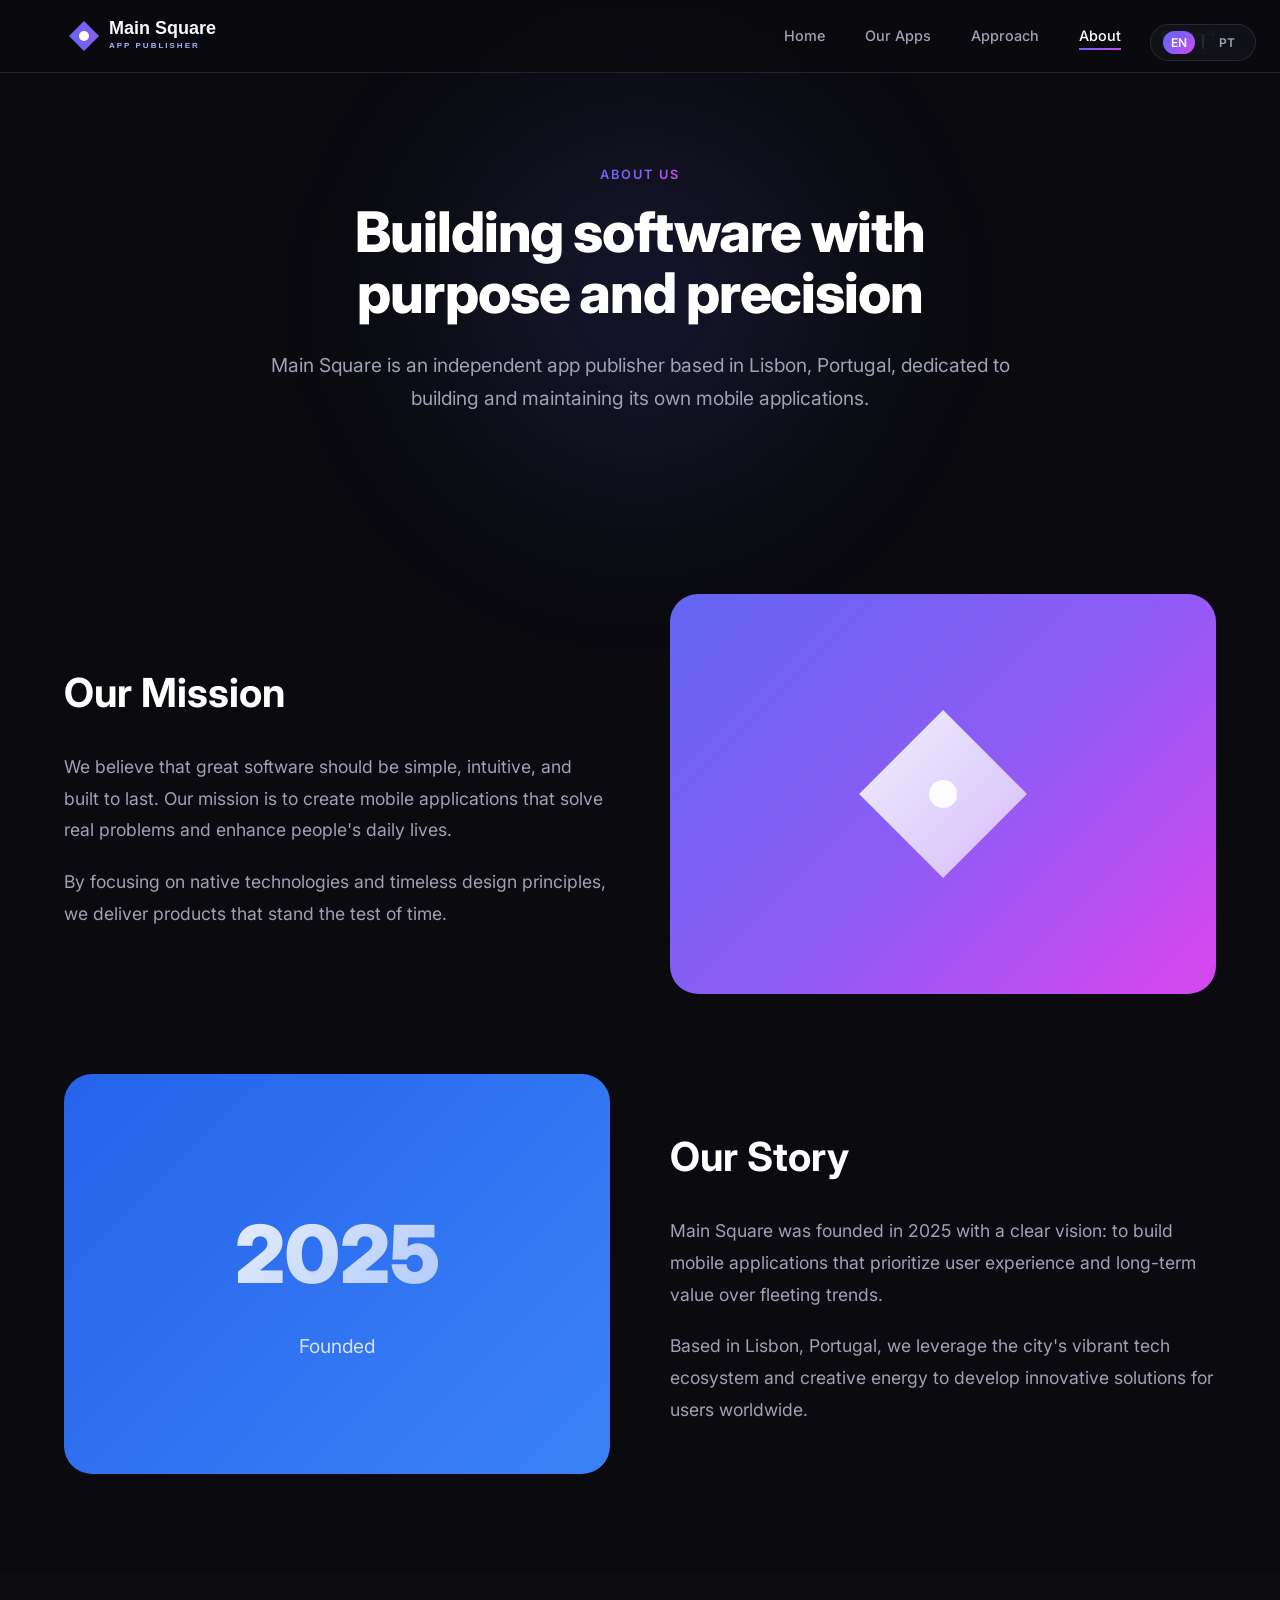
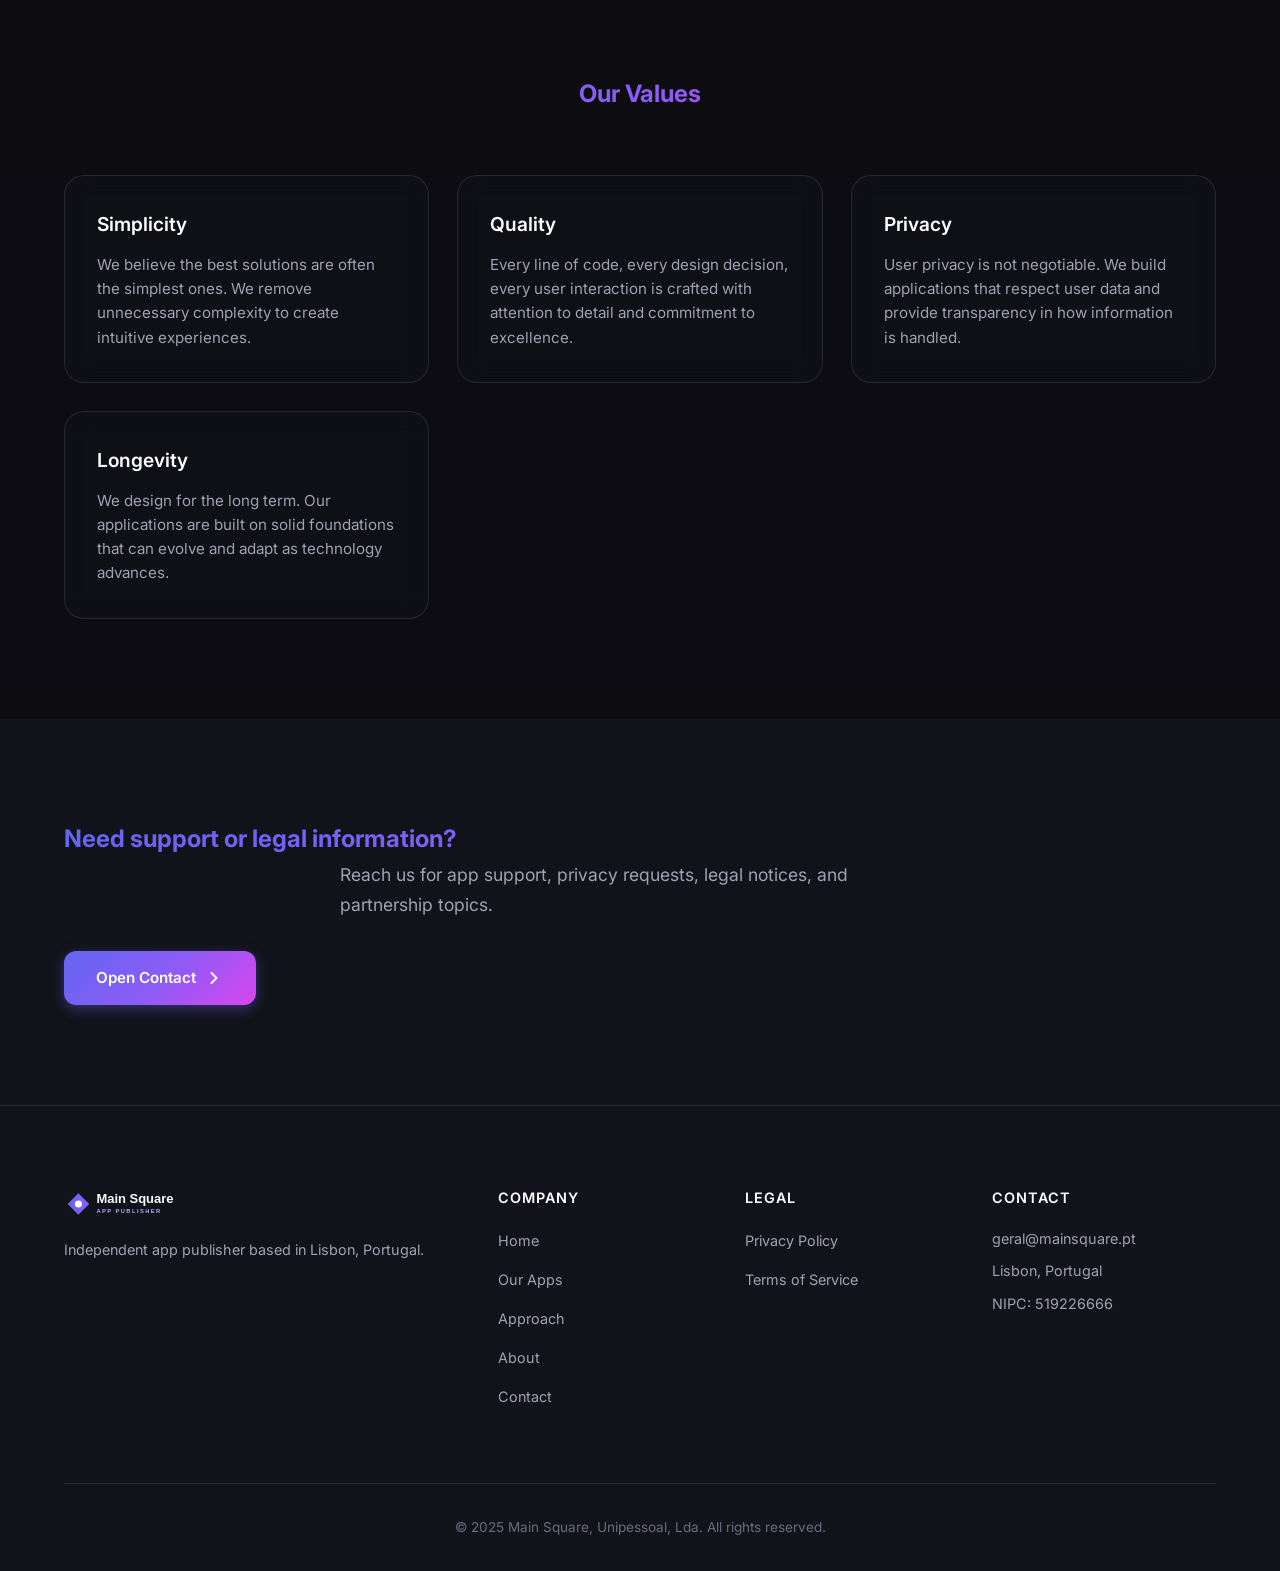
==== about.html @ 8b4cd17b "Refine positioning, brand visibility, MedStock legal docs and app presentation" ====
<!DOCTYPE html>
<html lang="en">
<head>
    <meta charset="UTF-8">
    <meta name="viewport" content="width=device-width, initial-scale=1.0">
    <title>About — Main Square</title>
    <link rel="stylesheet" href="css/style.css">
    <link href="https://fonts.googleapis.com/css2?family=Inter:wght@300;400;500;600;700;800;900&display=swap" rel="stylesheet">
    <link rel="icon" type="image/svg+xml" href="assets/favicon.svg">
</head>
<body>
    <div id="lang-toggle" class="lang-toggle">
        <button id="btn-en" class="lang-btn active" onclick="setLang('en')">EN</button>
        <span class="lang-sep">|</span>
        <button id="btn-pt" class="lang-btn" onclick="setLang('pt')">PT</button>
    </div>

    <nav id="navbar" class="navbar">
        <div class="nav-container">
            <a href="index.html" class="nav-logo">
                <img src="assets/logo.svg" alt="Main Square" class="logo-img">
            </a>
            <button class="nav-menu-btn" id="navMenuBtn">
                <span></span><span></span><span></span>
            </button>
            <ul class="nav-links" id="navLinks">
                <li><a href="index.html" data-en="Home" data-pt="Início">Home</a></li>
                <li><a href="apps.html" data-en="Our Apps" data-pt="Aplicações">Our Apps</a></li>
                <li><a href="services.html" data-en="Approach" data-pt="Abordagem">Approach</a></li>
                <li><a href="about.html" class="active" data-en="About" data-pt="Sobre">About</a></li>
                <li><a href="contact.html" data-en="Contact" data-pt="Contacto">Contact</a></li>
            </ul>
        </div>
    </nav>

    <section class="page-header">
        <div class="container">
            <div class="header-content">
                <div class="section-tag" data-en="About Us" data-pt="Sobre Nós">About Us</div>
                <h1 data-en="Building software with<br>purpose and precision" data-pt="Construir software com<br>propósito e precisão">Building software with<br>purpose and precision</h1>
                <p data-en="Main Square is an independent app publisher based in Lisbon, Portugal, dedicated to building and maintaining its own mobile applications." data-pt="A Main Square é uma publicadora independente de aplicações sediada em Lisboa, Portugal, dedicada a criar e manter as suas próprias aplicações móveis.">Main Square is an independent app publisher based in Lisbon, Portugal, dedicated to building and maintaining its own mobile applications.</p>
            </div>
        </div>
    </section>

    <section class="section">
        <div class="container">
            <div style="display: grid; grid-template-columns: 1fr 1fr; gap: 60px; align-items: center; margin-bottom: 80px;">
                <div>
                    <h2 style="font-size: 2.5rem; margin-bottom: 24px;" data-en="Our Mission" data-pt="A Nossa Missão">Our Mission</h2>
                    <p style="font-size: 1.1rem; line-height: 1.8; color: var(--color-text-secondary); margin-bottom: 20px;" data-en="We believe that great software should be simple, intuitive, and built to last. Our mission is to create mobile applications that solve real problems and enhance people's daily lives." data-pt="Acreditamos que um bom software deve ser simples, intuitivo e construído para durar. A nossa missão é criar aplicações móveis que resolvem problemas reais e melhoram o dia a dia das pessoas.">We believe that great software should be simple, intuitive, and built to last. Our mission is to create mobile applications that solve real problems and enhance people's daily lives.</p>
                    <p style="font-size: 1.1rem; line-height: 1.8; color: var(--color-text-secondary);" data-en="By focusing on native technologies and timeless design principles, we deliver products that stand the test of time." data-pt="Ao focar em tecnologias nativas e princípios de design atemporais, entregamos produtos que resistem ao teste do tempo.">By focusing on native technologies and timeless design principles, we deliver products that stand the test of time.</p>
                </div>
                <div style="height: 400px; background: var(--gradient-primary); border-radius: var(--radius-xl); display: flex; align-items: center; justify-content: center; position: relative; overflow: hidden;">
                    <svg viewBox="0 0 400 400" style="width: 70%; height: 70%;">
                        <defs>
                            <linearGradient id="logoGrad" x1="0%" y1="0%" x2="100%" y2="100%">
                                <stop offset="0%" style="stop-color:rgba(255,255,255,0.9)"/>
                                <stop offset="100%" style="stop-color:rgba(255,255,255,0.6)"/>
                            </linearGradient>
                        </defs>
                        <path d="M200 80 L320 200 L200 320 L80 200 Z" fill="url(#logoGrad)"/>
                        <circle cx="200" cy="200" r="20" fill="rgba(255,255,255,0.9)"/>
                    </svg>
                </div>
            </div>

            <div style="display: grid; grid-template-columns: 1fr 1fr; gap: 60px; align-items: center;">
                <div style="height: 400px; background: var(--gradient-blue); border-radius: var(--radius-xl); display: flex; align-items: center; justify-content: center;">
                    <div style="text-align: center;">
                        <div style="font-size: 5rem; font-weight: 900; background: linear-gradient(135deg, rgba(255,255,255,0.9), rgba(255,255,255,0.6)); -webkit-background-clip: text; -webkit-text-fill-color: transparent; background-clip: text;">2025</div>
                        <p style="color: rgba(255,255,255,0.8); font-size: 1.2rem; margin-top: 8px;" data-en="Founded" data-pt="Fundada">Founded</p>
                    </div>
                </div>
                <div>
                    <h2 style="font-size: 2.5rem; margin-bottom: 24px;" data-en="Our Story" data-pt="A Nossa História">Our Story</h2>
                    <p style="font-size: 1.1rem; line-height: 1.8; color: var(--color-text-secondary); margin-bottom: 20px;" data-en="Main Square was founded in 2025 with a clear vision: to build mobile applications that prioritize user experience and long-term value over fleeting trends." data-pt="A Main Square foi fundada em 2025 com uma visão clara: construir aplicações móveis que priorizam a experiência do utilizador e o valor a longo prazo em vez de tendências passageiras.">Main Square was founded in 2025 with a clear vision: to build mobile applications that prioritize user experience and long-term value over fleeting trends.</p>
                    <p style="font-size: 1.1rem; line-height: 1.8; color: var(--color-text-secondary);" data-en="Based in Lisbon, Portugal, we leverage the city's vibrant tech ecosystem and creative energy to develop innovative solutions for users worldwide." data-pt="Sediados em Lisboa, Portugal, aproveitamos o vibrante ecossistema tecnológico e a energia criativa da cidade para desenvolver soluções inovadoras para utilizadores em todo o mundo.">Based in Lisbon, Portugal, we leverage the city's vibrant tech ecosystem and creative energy to develop innovative solutions for users worldwide.</p>
                </div>
            </div>
        </div>
    </section>

    <section class="section" style="background: rgba(18, 18, 26, 0.3);">
        <div class="container">
            <h2 class="gradient-text" style="text-align: center; margin-bottom: 60px;" data-en="Our Values" data-pt="Os Nossos Valores">Our Values</h2>
            <div class="features-grid">
                <div class="feature-card">
                    <h3 data-en="Simplicity" data-pt="Simplicidade">Simplicity</h3>
                    <p data-en="We believe the best solutions are often the simplest ones. We remove unnecessary complexity to create intuitive experiences." data-pt="Acreditamos que as melhores soluções são muitas vezes as mais simples. Removemos complexidade desnecessária para criar experiências intuitivas.">We believe the best solutions are often the simplest ones. We remove unnecessary complexity to create intuitive experiences.</p>
                </div>
                <div class="feature-card">
                    <h3 data-en="Quality" data-pt="Qualidade">Quality</h3>
                    <p data-en="Every line of code, every design decision, every user interaction is crafted with attention to detail and commitment to excellence." data-pt="Cada linha de código, cada decisão de design, cada interação do utilizador é elaborada com atenção ao detalhe e compromisso com a excelência.">Every line of code, every design decision, every user interaction is crafted with attention to detail and commitment to excellence.</p>
                </div>
                <div class="feature-card">
                    <h3 data-en="Privacy" data-pt="Privacidade">Privacy</h3>
                    <p data-en="User privacy is not negotiable. We build applications that respect user data and provide transparency in how information is handled." data-pt="A privacidade do utilizador não é negociável. Construímos aplicações que respeitam os dados do utilizador e proporcionam transparência na forma como a informação é tratada.">User privacy is not negotiable. We build applications that respect user data and provide transparency in how information is handled.</p>
                </div>
                <div class="feature-card">
                    <h3 data-en="Longevity" data-pt="Longevidade">Longevity</h3>
                    <p data-en="We design for the long term. Our applications are built on solid foundations that can evolve and adapt as technology advances." data-pt="Desenhamos para o longo prazo. As nossas aplicações são construídas sobre bases sólidas que podem evoluir e adaptar-se à medida que a tecnologia avança.">We design for the long term. Our applications are built on solid foundations that can evolve and adapt as technology advances.</p>
                </div>
            </div>
        </div>
    </section>

    <section class="section cta-section">
        <div class="container">
            <h2 class="gradient-text" data-en="Need support or legal information?" data-pt="Precisa de suporte ou informação legal?">Need support or legal information?</h2>
            <p style="font-size: 1.1rem; max-width: 600px; margin: 0 auto 32px; color: var(--color-text-secondary);" data-en="Reach us for app support, privacy requests, legal notices, and partnership topics." data-pt="Contacte-nos para suporte das apps, pedidos de privacidade, avisos legais e temas de parceria.">Reach us for app support, privacy requests, legal notices, and partnership topics.</p>
            <a href="contact.html" class="btn btn-primary">
                <span data-en="Open Contact" data-pt="Abrir Contacto">Open Contact</span>
                <svg width="20" height="20" viewBox="0 0 20 20" fill="none">
                    <path d="M7.5 15L12.5 10L7.5 5" stroke="currentColor" stroke-width="2" stroke-linecap="round" stroke-linejoin="round"/>
                </svg>
            </a>
        </div>
    </section>

    <footer class="footer">
        <div class="container">
            <div class="footer-grid">
                <div class="footer-brand">
                    <img src="assets/logo.svg" alt="Main Square" class="footer-logo">
                    <p data-en="Independent app publisher based in Lisbon, Portugal." data-pt="Publicadora independente de aplicações sediada em Lisboa, Portugal.">Independent app publisher based in Lisbon, Portugal.</p>
                </div>
                <div class="footer-links">
                    <h4 data-en="Company" data-pt="Empresa">Company</h4>
                    <ul>
                        <li><a href="index.html" data-en="Home" data-pt="Início">Home</a></li>
                        <li><a href="apps.html" data-en="Our Apps" data-pt="Aplicações">Our Apps</a></li>
                        <li><a href="services.html" data-en="Approach" data-pt="Abordagem">Approach</a></li>
                        <li><a href="about.html" data-en="About" data-pt="Sobre">About</a></li>
                        <li><a href="contact.html" data-en="Contact" data-pt="Contacto">Contact</a></li>
                    </ul>
                </div>
                <div class="footer-links">
                    <h4 data-en="Legal" data-pt="Legal">Legal</h4>
                    <ul>
                        <li><a href="privacy.html" data-en="Privacy Policy" data-pt="Política de Privacidade">Privacy Policy</a></li>
                        <li><a href="terms.html" data-en="Terms of Service" data-pt="Termos de Serviço">Terms of Service</a></li>
                    </ul>
                </div>
                <div class="footer-contact">
                    <h4 data-en="Contact" data-pt="Contacto">Contact</h4>
                    <p><a href="mailto:geral@mainsquare.pt">geral@mainsquare.pt</a></p>
                    <p data-en="Lisbon, Portugal" data-pt="Lisboa, Portugal">Lisbon, Portugal</p>
                    <p>NIPC: 519226666</p>
                </div>
            </div>
            <div class="footer-bottom">
                <p>&copy; 2025 Main Square, Unipessoal, Lda. <span data-en="All rights reserved." data-pt="Todos os direitos reservados.">All rights reserved.</span></p>
            </div>
        </div>
    </footer>

    <script src="js/main.js"></script>
</body>
</html>
---- css/style.css ----
/* ==============================================
   Main Square — Modern Tech Design
   ============================================== */

/* --- Reset & Base --- */
*, *::before, *::after {
    margin: 0;
    padding: 0;
    box-sizing: border-box;
}

:root {
    /* Colors - Modern Tech Palette */
    --color-bg: #0a0a0f;
    --color-surface: #12121a;
    --color-surface-hover: #1a1a28;
    --color-text: #ffffff;
    --color-text-secondary: #a1a1b5;
    --color-text-muted: #6b6b80;
    
    /* Gradients */
    --gradient-primary: linear-gradient(135deg, #6366f1 0%, #8b5cf6 50%, #d946ef 100%);
    --gradient-secondary: linear-gradient(135deg, #3b82f6 0%, #8b5cf6 100%);
    --gradient-purple: linear-gradient(135deg, #7c3aed 0%, #a855f7 100%);
    --gradient-blue: linear-gradient(135deg, #2563eb 0%, #3b82f6 100%);
    --gradient-green: linear-gradient(135deg, #059669 0%, #10b981 100%);
    --gradient-orange: linear-gradient(135deg, #ea580c 0%, #f97316 100%);
    
    /* Effects */
    --shadow-sm: 0 1px 2px 0 rgba(0, 0, 0, 0.5);
    --shadow-md: 0 4px 6px -1px rgba(0, 0, 0, 0.6), 0 2px 4px -1px rgba(0, 0, 0, 0.5);
    --shadow-lg: 0 10px 15px -3px rgba(0, 0, 0, 0.7), 0 4px 6px -2px rgba(0, 0, 0, 0.5);
    --shadow-xl: 0 20px 25px -5px rgba(0, 0, 0, 0.8), 0 10px 10px -5px rgba(0, 0, 0, 0.5);
    --shadow-glow: 0 0 20px rgba(99, 102, 241, 0.4);
    
    /* Border radius */
    --radius-sm: 8px;
    --radius-md: 12px;
    --radius-lg: 20px;
    --radius-xl: 28px;
    
    /* Transitions */
    --transition: 0.3s cubic-bezier(0.4, 0, 0.2, 1);
    --transition-slow: 0.5s cubic-bezier(0.4, 0, 0.2, 1);
}

html {
    scroll-behavior: smooth;
    font-size: 16px;
}

body {
    font-family: 'Inter', -apple-system, BlinkMacSystemFont, 'Segoe UI', sans-serif;
    background-color: var(--color-bg);
    color: var(--color-text);
    line-height: 1.7;
    -webkit-font-smoothing: antialiased;
    -moz-osx-font-smoothing: grayscale;
    overflow-x: hidden;
}

a {
    color: inherit;
    text-decoration: none;
    transition: var(--transition);
}

img {
    max-width: 100%;
    display: block;
}

ul {
    list-style: none;
}

.container {
    max-width: 1200px;
    margin: 0 auto;
    padding: 0 24px;
}

/* --- Language Toggle --- */
.lang-toggle {
    position: fixed;
    top: 24px;
    right: 24px;
    z-index: 1001;
    display: flex;
    align-items: center;
    gap: 6px;
    background: rgba(18, 18, 26, 0.8);
    backdrop-filter: blur(12px);
    -webkit-backdrop-filter: blur(12px);
    padding: 6px 12px;
    border-radius: 20px;
    border: 1px solid rgba(255, 255, 255, 0.1);
}

.lang-btn {
    background: none;
    border: none;
    font-family: 'Inter', sans-serif;
    font-size: 0.75rem;
    font-weight: 600;
    color: var(--color-text-secondary);
    cursor: pointer;
    padding: 4px 8px;
    border-radius: 12px;
    transition: var(--transition);
}

.lang-btn.active {
    color: #ffffff;
    background: var(--gradient-primary);
}

.lang-btn:hover:not(.active) {
    color: #ffffff;
}

.lang-sep {
    color: rgba(255, 255, 255, 0.2);
    font-size: 0.75rem;
}

/* --- Navbar --- */
.navbar {
    position: fixed;
    top: 0;
    left: 0;
    right: 0;
    z-index: 1000;
    background: rgba(10, 10, 15, 0.7);
    backdrop-filter: blur(20px);
    -webkit-backdrop-filter: blur(20px);
    border-bottom: 1px solid rgba(255, 255, 255, 0.1);
    transition: var(--transition);
}

.navbar.scrolled {
    background: rgba(10, 10, 15, 0.95);
    box-shadow: var(--shadow-md);
}

.nav-container {
    max-width: 1200px;
    margin: 0 auto;
    padding: 0 24px;
    display: flex;
    align-items: center;
    justify-content: space-between;
    height: 72px;
}

.nav-logo {
    display: flex;
    align-items: center;
}

.logo-img {
    height: 50px;
    width: auto;
}

.nav-links {
    display: flex;
    gap: 40px;
    align-items: center;
}

.nav-links a {
    font-size: 0.9rem;
    font-weight: 500;
    color: var(--color-text-secondary);
    position: relative;
    transition: var(--transition);
}

.nav-links a:hover,
.nav-links a.active {
    color: #ffffff;
}

.nav-links a::after {
    content: '';
    position: absolute;
    bottom: -6px;
    left: 0;
    width: 0;
    height: 2px;
    background: var(--gradient-primary);
    transition: var(--transition);
}

.nav-links a:hover::after,
.nav-links a.active::after {
    width: 100%;
}

.nav-menu-btn {
    display: none;
    flex-direction: column;
    gap: 5px;
    background: none;
    border: none;
    cursor: pointer;
    padding: 8px;
}

.nav-menu-btn span {
    width: 24px;
    height: 2px;
    background: var(--color-text);
    border-radius: 2px;
    transition: var(--transition);
}

/* --- Hero Section --- */
.hero {
    min-height: 100vh;
    display: flex;
    align-items: center;
    justify-content: center;
    position: relative;
    padding: 140px 0 80px;
    overflow: hidden;
}

.hero-bg {
    position: absolute;
    top: 0;
    left: 0;
    right: 0;
    bottom: 0;
    z-index: 0;
    overflow: hidden;
}

.gradient-orb {
    position: absolute;
    border-radius: 50%;
    filter: blur(80px);
    opacity: 0.6;
    animation: float 20s ease-in-out infinite;
}

.orb-1 {
    width: 500px;
    height: 500px;
    background: radial-gradient(circle, rgba(99, 102, 241, 0.4) 0%, transparent 70%);
    top: -200px;
    right: -100px;
}

.orb-2 {
    width: 400px;
    height: 400px;
    background: radial-gradient(circle, rgba(139, 92, 246, 0.3) 0%, transparent 70%);
    bottom: -150px;
    left: -100px;
    animation-delay: -10s;
}

@keyframes float {
    0%, 100% { transform: translate(0, 0); }
    25% { transform: translate(30px, -30px); }
    50% { transform: translate(-20px, 20px); }
    75% { transform: translate(20px, 10px); }
}

.gradient-mesh {
    position: absolute;
    inset: 0;
    background-image:
        linear-gradient(90deg, rgba(99, 102, 241, 0.03) 1px, transparent 1px),
        linear-gradient(rgba(99, 102, 241, 0.03) 1px, transparent 1px);
    background-size: 50px 50px;
    mask-image: radial-gradient(ellipse 80% 50% at 50% 50%, black, transparent);
    -webkit-mask-image: radial-gradient(ellipse 80% 50% at 50% 50%, black, transparent);
}

.hero-container {
    position: relative;
    z-index: 1;
}

.hero-content {
    max-width: 800px;
    margin: 0 auto;
    text-align: center;
}

.hero-brand {
    margin-bottom: 20px;
}

.hero-brand img {
    height: 72px;
    width: auto;
    margin: 0 auto;
    filter: drop-shadow(0 10px 24px rgba(99, 102, 241, 0.35));
}

.hero-badge {
    display: inline-block;
    font-size: 0.85rem;
    font-weight: 500;
    padding: 8px 16px;
    background: rgba(99, 102, 241, 0.1);
    border: 1px solid rgba(99, 102, 241, 0.3);
    border-radius: 20px;
    color: #c7d2fe;
    margin-bottom: 24px;
    backdrop-filter: blur(12px);
}

.hero-title {
    font-size: 4rem;
    font-weight: 800;
    line-height: 1.1;
    margin-bottom: 24px;
    letter-spacing: -0.02em;
}

.gradient-text {
    background: var(--gradient-primary);
    -webkit-background-clip: text;
    -webkit-text-fill-color: transparent;
    background-clip: text;
}

.hero-subtitle {
    font-size: 1.2rem;
    color: var(--color-text-secondary);
    line-height: 1.7;
    margin-bottom: 40px;
    max-width: 700px;
    margin-left: auto;
    margin-right: auto;
}

.hero-cta {
    display: flex;
    gap: 16px;
    justify-content: center;
    flex-wrap: wrap;
    margin-bottom: 60px;
}

.hero-stats {
    display: flex;
    align-items: center;
    justify-content: center;
    gap: 40px;
    padding: 32px;
    background: rgba(18, 18, 26, 0.5);
    border: 1px solid rgba(255, 255, 255, 0.1);
    border-radius: var(--radius-lg);
    backdrop-filter: blur(12px);
}

.stat-item {
    text-align: center;
}

.stat-number {
    font-size: 2rem;
    font-weight: 700;
    background: var(--gradient-primary);
    -webkit-background-clip: text;
    -webkit-text-fill-color: transparent;
    background-clip: text;
    margin-bottom: 4px;
}

.stat-label {
    font-size: 0.85rem;
    color: var(--color-text-secondary);
}

.stat-divider {
    width: 1px;
    height: 40px;
    background: rgba(255, 255, 255, 0.1);
}

/* --- Buttons --- */
.btn {
    display: inline-flex;
    align-items: center;
    justify-content: center;
    gap: 8px;
    padding: 14px 32px;
    font-family: 'Inter', sans-serif;
    font-size: 0.95rem;
    font-weight: 600;
    border-radius: var(--radius-md);
    transition: var(--transition);
    cursor: pointer;
    border: none;
    text-align: center;
}

.btn-primary {
    background: var(--gradient-primary);
    color: #ffffff;
    box-shadow: 0 4px 14px 0 rgba(99, 102, 241, 0.4);
}

.btn-primary:hover {
    transform: translateY(-2px);
    box-shadow: 0 6px 20px 0 rgba(99, 102, 241, 0.5);
}

.btn-secondary {
    background: rgba(255, 255, 255, 0.05);
    color: #ffffff;
    border: 1px solid rgba(255, 255, 255, 0.2);
}

.btn-secondary:hover {
    background: rgba(255, 255, 255, 0.1);
    border-color: rgba(255, 255, 255, 0.3);
}

.btn-white {
    background: #ffffff;
    color: var(--color-bg);
}

.btn-white:hover {
    transform: translateY(-2px);
    box-shadow: var(--shadow-lg);
}

/* --- Section --- */
.section {
    padding: 100px 0;
    position: relative;
}

.section-header {
    margin-bottom: 60px;
}

.section-header.center {
    text-align: center;
}

.section-tag {
    display: inline-block;
    font-size: 0.8rem;
    font-weight: 600;
    text-transform: uppercase;
    letter-spacing: 2px;
    background: var(--gradient-primary);
    -webkit-background-clip: text;
    -webkit-text-fill-color: transparent;
    background-clip: text;
    margin-bottom: 16px;
}

.section-header h2 {
    font-size: 2.5rem;
    font-weight: 700;
    line-height: 1.2;
    margin-bottom: 16px;
}

.section-header.center h2 {
    max-width: 700px;
    margin-left: auto;
    margin-right: auto;
}

.section-header p {
    font-size: 1.1rem;
    color: var(--color-text-secondary);
    max-width: 600px;
}

.section-header.center p {
    margin-left: auto;
    margin-right: auto;
}

/* --- Features Grid --- */
.features-grid {
    display: grid;
    grid-template-columns: repeat(auto-fit, minmax(280px, 1fr));
    gap: 28px;
}

.feature-card {
    padding: 32px;
    background: rgba(18, 18, 26, 0.5);
    border: 1px solid rgba(255, 255, 255, 0.1);
    border-radius: var(--radius-lg);
    transition: var(--transition);
    backdrop-filter: blur(12px);
}

.feature-card:hover {
    transform: translateY(-4px);
    border-color: rgba(99, 102, 241, 0.5);
    box-shadow: var(--shadow-glow);
}

.feature-icon {
    width: 64px;
    height: 64px;
    border-radius: var(--radius-md);
    display: flex;
    align-items: center;
    justify-content: center;
    margin-bottom: 20px;
    color: #ffffff;
}

.gradient-purple { background: var(--gradient-purple); }
.gradient-blue { background: var(--gradient-blue); }
.gradient-green { background: var(--gradient-green); }
.gradient-orange { background: var(--gradient-orange); }

.feature-card h3 {
    font-size: 1.2rem;
    font-weight: 600;
    margin-bottom: 12px;
}

.feature-card p {
    font-size: 0.95rem;
    color: var(--color-text-secondary);
    line-height: 1.6;
}

/* --- Tech Grid --- */
.tech-grid {
    display: grid;
    grid-template-columns: repeat(auto-fit, minmax(140px, 1fr));
    gap: 24px;
}

.tech-item {
    padding: 28px;
    background: rgba(18, 18, 26, 0.5);
    border: 1px solid rgba(255, 255, 255, 0.1);
    border-radius: var(--radius-md);
    text-align: center;
    transition: var(--transition);
}

.tech-item:hover {
    transform: translateY(-4px);
    border-color: rgba(99, 102, 241, 0.5);
}

.tech-logo {
    margin-bottom: 16px;
}

.tech-name {
    font-size: 0.9rem;
    font-weight: 500;
    color: var(--color-text-secondary);
}

/* --- CTA Section --- */
.cta-section {
    background: var(--color-surface);
}

.cta-card {
    padding: 80px 60px;
    background: var(--gradient-primary);
    border-radius: var(--radius-xl);
    display: grid;
    grid-template-columns: 1.5fr 1fr;
    gap: 60px;
    align-items: center;
    position: relative;
    overflow: hidden;
}

.cta-content h2 {
    font-size: 2.8rem;
    font-weight: 700;
    margin-bottom: 20px;
    line-height: 1.2;
}

.cta-content p {
    font-size: 1.1rem;
    margin-bottom: 32px;
    opacity: 0.95;
}

.cta-visual {
    position: relative;
    height: 300px;
}

.floating-card {
    position: absolute;
    padding: 16px 24px;
    background: rgba(255, 255, 255, 0.15);
    border: 1px solid rgba(255, 255, 255, 0.3);
    border-radius: var(--radius-md);
    backdrop-filter: blur(12px);
    display: flex;
    align-items: center;
    gap: 12px;
    animation: float 6s ease-in-out infinite;
}

.floating-card.card-1 {
    top: 20px;
    right: 40px;
}

.floating-card.card-2 {
    top: 120px;
    right: 120px;
    animation-delay: -2s;
}

.floating-card.card-3 {
    top: 200px;
    right: 20px;
    animation-delay: -4s;
}

.card-icon {
    font-size: 1.5rem;
}

.card-text {
    font-weight: 600;
    color: #ffffff;
}

/* --- Page Header --- */
.page-header {
    padding: 160px 0 80px;
    text-align: center;
    position: relative;
}

.page-header::before {
    content: '';
    position: absolute;
    top: 0;
    left: 50%;
    transform: translateX(-50%);
    width: 600px;
    height: 600px;
    background: radial-gradient(circle, rgba(99, 102, 241, 0.15) 0%, transparent 70%);
    filter: blur(60px);
    z-index: 0;
}

.header-content {
    position: relative;
    z-index: 1;
    max-width: 800px;
    margin: 0 auto;
}

.header-content h1 {
    font-size: 3.5rem;
    font-weight: 800;
    line-height: 1.1;
    margin-bottom: 24px;
    letter-spacing: -0.02em;
}

.header-content p {
    font-size: 1.2rem;
    color: var(--color-text-secondary);
    line-height: 1.7;
}

/* --- App Showcase --- */
.app-showcase {
    display: grid;
    grid-template-columns: 1.2fr 1fr;
    gap: 60px;
    padding: 60px;
    background: rgba(18, 18, 26, 0.5);
    border: 1px solid rgba(255, 255, 255, 0.1);
    border-radius: var(--radius-xl);
    align-items: center;
}

.app-showcase.featured {
    border: 2px solid rgba(99, 102, 241, 0.3);
}

.app-badge {
    display: inline-block;
    font-size: 0.75rem;
    font-weight: 600;
    text-transform: uppercase;
    letter-spacing: 1.5px;
    padding: 6px 16px;
    background: var(--gradient-primary);
    color: #ffffff;
    border-radius: 20px;
    margin-bottom: 24px;
}

.app-header {
    display: flex;
    align-items: center;
    gap: 20px;
    margin-bottom: 20px;
}

.app-icon-large {
    font-size: 3.5rem;
}

.app-header h2 {
    font-size: 2.2rem;
    font-weight: 700;
    margin-bottom: 4px;
}

.app-tagline {
    font-size: 1rem;
    color: var(--color-text-secondary);
}

.app-description {
    font-size: 1.05rem;
    color: var(--color-text-secondary);
    line-height: 1.7;
    margin-bottom: 28px;
}

.app-features-list {
    display: flex;
    flex-direction: column;
    gap: 14px;
    margin-bottom: 28px;
}

.feature-item {
    display: flex;
    align-items: start;
    gap: 12px;
}

.feature-item svg {
    flex-shrink: 0;
    margin-top: 2px;
}

.feature-item span {
    font-size: 0.95rem;
    color: var(--color-text-secondary);
}

.app-platforms {
    display: flex;
    gap: 12px;
    margin-bottom: 24px;
}

.platform-pill {
    display: flex;
    align-items: center;
    gap: 8px;
    padding: 10px 20px;
    background: rgba(255, 255, 255, 0.05);
    border: 1px solid rgba(255, 255, 255, 0.1);
    border-radius: 20px;
    font-size: 0.9rem;
    font-weight: 500;
}

.app-status {
    margin-bottom: 28px;
}

.status-badge {
    display: inline-flex;
    align-items: center;
    gap: 8px;
    padding: 8px 16px;
    background: rgba(34, 197, 94, 0.1);
    border: 1px solid rgba(34, 197, 94, 0.3);
    border-radius: 20px;
    font-size: 0.85rem;
    font-weight: 500;
    color: #6ee7b7;
    margin-bottom: 8px;
}

.status-badge.in-development {
    background: rgba(234, 179, 8, 0.1);
    border-color: rgba(234, 179, 8, 0.3);
    color: #fde047;
}

.status-dot {
    width: 8px;
    height: 8px;
    border-radius: 50%;
    background: currentColor;
    animation: pulse 2s ease-in-out infinite;
}

@keyframes pulse {
    0%, 100% { opacity: 1; }
    50% { opacity: 0.5; }
}

.status-text {
    font-size: 0.9rem;
    color: var(--color-text-muted);
}

.app-cta {
    margin-top: 32px;
}

.app-real-preview {
    padding: 20px;
    background: rgba(18, 18, 26, 0.6);
    border: 1px solid rgba(255, 255, 255, 0.1);
    border-radius: var(--radius-lg);
}

.app-real-preview img {
    width: 100%;
    border-radius: var(--radius-md);
    border: 1px solid rgba(255, 255, 255, 0.12);
}

.app-preview-note {
    margin-top: 12px;
    font-size: 0.9rem;
    color: var(--color-text-muted);
}

.legal-links-grid {
    margin-top: 28px;
    display: grid;
    grid-template-columns: repeat(auto-fit, minmax(220px, 1fr));
    gap: 14px;
}

.legal-link-card {
    display: block;
    padding: 16px;
    background: rgba(255, 255, 255, 0.04);
    border: 1px solid rgba(255, 255, 255, 0.1);
    border-radius: 12px;
}

.legal-link-card:hover {
    border-color: rgba(139, 92, 246, 0.5);
    transform: translateY(-2px);
}

.legal-link-card strong {
    display: block;
    font-size: 0.95rem;
    margin-bottom: 4px;
}

.legal-link-card span {
    font-size: 0.82rem;
    color: var(--color-text-muted);
}

/* --- Phone Mockup 3D --- */
.phone-mockup-3d {
    position: relative;
    perspective: 1000px;
}

.phone-frame {
    width: 280px;
    height: 560px;
    background: #1a1a1a;
    border-radius: 36px;
    padding: 14px;
    box-shadow: 0 20px 50px rgba(0, 0, 0, 0.5), inset 0 0 0 2px rgba(255, 255, 255, 0.1);
    transform: rotateY(-10deg) rotateX(5deg);
    transition: transform 0.6s ease;
    position: relative;
}

.phone-frame:hover {
    transform: rotateY(-5deg) rotateX(2deg);
}

.phone-notch {
    position: absolute;
    top: 14px;
    left: 50%;
    transform: translateX(-50%);
    width: 100px;
    height: 28px;
    background: #1a1a1a;
    border-radius: 0 0 16px 16px;
    z-index: 2;
}

.phone-screen {
    width: 100%;
    height: 100%;
    background: linear-gradient(135deg, #1e293b 0%, #0f172a 100%);
    border-radius: 24px;
    overflow: hidden;
    padding: 40px 16px 16px;
}

.medstock-ui {
    height: 100%;
}

.ms-header-bar {
    display: flex;
    justify-content: space-between;
    align-items: center;
    margin-bottom: 24px;
}

.ms-title {
    color: #ffffff;
    font-weight: 700;
    font-size: 1.1rem;
}

.ms-icon-header {
    font-size: 1.4rem;
}

.ms-med-card {
    display: flex;
    align-items: center;
    gap: 14px;
    padding: 16px;
    background: rgba(255, 255, 255, 0.05);
    border: 1px solid rgba(255, 255, 255, 0.1);
    border-radius: 14px;
    margin-bottom: 12px;
}

.ms-pill-icon {
    width: 10px;
    height: 40px;
    border-radius: 5px;
}

.ms-pill-icon.green { background: linear-gradient(135deg, #10b981, #34d399); }
.ms-pill-icon.blue { background: linear-gradient(135deg, #3b82f6, #60a5fa); }
.ms-pill-icon.purple { background: linear-gradient(135deg, #8b5cf6, #a78bfa); }

.ms-med-info {
    flex: 1;
}

.ms-med-name {
    color: #ffffff;
    font-weight: 600;
    font-size: 0.9rem;
    margin-bottom: 4px;
}

.ms-med-dose {
    color: rgba(255, 255, 255, 0.5);
    font-size: 0.75rem;
}

.ms-status-ok,
.ms-status-warn {
    width: 30px;
    height: 30px;
    border-radius: 50%;
    display: flex;
    align-items: center;
    justify-content: center;
    font-size: 0.8rem;
    font-weight: 700;
}

.ms-status-ok {
    background: rgba(16, 185, 129, 0.2);
    color: #10b981;
}

.ms-status-warn {
    background: rgba(251, 146, 60, 0.2);
    color: #fb923c;
}

/* --- Coming Soon Section --- */
.coming-soon-grid {
    display: grid;
    grid-template-columns: repeat(auto-fit, minmax(280px, 1fr));
    gap: 28px;
}

.coming-soon-card {
    padding: 40px 32px;
    text-align: center;
    background: rgba(18, 18, 26, 0.3);
    border: 1px solid rgba(255, 255, 255, 0.05);
    border-radius: var(--radius-lg);
    transition: var(--transition);
}

.coming-soon-card:hover {
    border-color: rgba(255, 255, 255, 0.15);
    transform: translateY(-4px);
}

.coming-soon-icon {
    font-size: 3rem;
    margin-bottom: 20px;
}

.coming-soon-card h3 {
    font-size: 1.2rem;
    font-weight: 600;
    margin-bottom: 12px;
}

.coming-soon-card p {
    font-size: 0.95rem;
    color: var(--color-text-secondary);
}

/* --- CTA Section Alt --- */
.cta-section-alt {
    padding: 100px 0;
}

.cta-alt-content {
    text-align: center;
    padding: 80px 40px;
    background: rgba(18, 18, 26, 0.5);
    border: 1px solid rgba(255, 255, 255, 0.1);
    border-radius: var(--radius-xl);
}

.cta-alt-content h2 {
    font-size: 2.8rem;
    font-weight: 700;
    margin-bottom: 20px;
}

.cta-alt-content p {
    font-size: 1.2rem;
    color: var(--color-text-secondary);
    margin-bottom: 36px;
    max-width: 600px;
    margin-left: auto;
    margin-right: auto;
}

/* --- Footer --- */
.footer {
    background: var(--color-surface);
    padding: 80px 0 32px;
    border-top: 1px solid rgba(255, 255, 255, 0.1);
}

.footer-grid {
    display: grid;
    grid-template-columns: 2fr 1fr 1fr 1.2fr;
    gap: 60px;
    margin-bottom: 60px;
}

.footer-logo {
    height: 36px;
    width: auto;
    margin-bottom: 16px;
}

.footer-brand p {
    font-size: 0.9rem;
    color: var(--color-text-secondary);
    line-height: 1.6;
}

.footer-links h4,
.footer-contact h4 {
    font-size: 0.9rem;
    font-weight: 600;
    color: #ffffff;
    margin-bottom: 16px;
    text-transform: uppercase;
    letter-spacing: 1px;
}

.footer-links li {
    margin-bottom: 12px;
}

.footer-links a,
.footer-contact p {
    font-size: 0.9rem;
    color: var(--color-text-secondary);
    transition: var(--transition);
}

.footer-links a:hover {
    color: #ffffff;
}

.footer-contact p {
    margin-bottom: 8px;
}

.footer-contact a {
    color: var(--color-text-secondary);
}

.footer-contact a:hover {
    color: #ffffff;
}

.footer-bottom {
    padding-top: 32px;
    border-top: 1px solid rgba(255, 255, 255, 0.1);
    text-align: center;
    font-size: 0.85rem;
    color: var(--color-text-muted);
}

/* ==============================================
   Responsive Design
   ============================================== */

@media (max-width: 1024px) {
    .hero-title {
        font-size: 3rem;
    }
    
    .cta-card {
        grid-template-columns: 1fr;
        text-align: center;
        padding: 60px 40px;
    }
    
    .cta-visual {
        display: none;
    }
    
    .app-showcase {
        grid-template-columns: 1fr;
    }
    
    .footer-grid {
        grid-template-columns: 1fr 1fr;
        gap: 40px;
    }
}

@media (max-width: 768px) {
    .hero-title {
        font-size: 2.3rem;
    }
    
    .hero-subtitle {
        font-size: 1rem;
    }
    
    .hero-stats {
        flex-direction: column;
        gap: 24px;
    }
    
    .stat-divider {
        width: 80px;
        height: 1px;
    }
    
    .section-header h2 {
        font-size: 2rem;
    }
    
    .header-content h1 {
        font-size: 2.5rem;
    }
    
    .app-showcase {
        padding: 40px 28px;
    }
    
    .footer-grid {
        grid-template-columns: 1fr;
        gap: 32px;
    }

    .hero-brand img {
        height: 58px;
    }
}

@media (max-width: 640px) {
    .nav-links {
        display: none;
        position: absolute;
        top: 72px;
        left: 0;
        right: 0;
        background: rgba(10, 10, 15, 0.98);
        flex-direction: column;
        padding: 24px;
        gap: 20px;
        border-bottom: 1px solid rgba(255, 255, 255, 0.1);
        box-shadow: var(--shadow-lg);
    }
    
    .nav-links.open {
        display: flex;
    }
    
    .nav-menu-btn {
        display: flex;
    }
    
    .lang-toggle {
        right: 80px;
    }
    
    .hero {
        padding: 120px 0 60px;
    }
    
    .hero-title {
        font-size: 2rem;
    }
    
    .section {
        padding: 60px 0;
    }
    
    .page-header {
        padding: 120px 0 60px;
    }
    
    .phone-mockup-3d .phone-frame {
        transform: none;
        width: 240px;
        height: 480px;
    }
}

/* --- Animations --- */
.fade-in {
    opacity: 0;
    transform: translateY(30px);
    transition: opacity 0.8s ease, transform 0.8s ease;
}

.fade-in.visible {
    opacity: 1;
    transform: translateY(0);
}

/* --- Scrollbar --- */
::-webkit-scrollbar {
    width: 10px;
}

::-webkit-scrollbar-track {
    background: var(--color-bg);
}

::-webkit-scrollbar-thumb {
    background: rgba(99, 102, 241, 0.3);
    border-radius: 5px;
}

::-webkit-scrollbar-thumb:hover {
    background: rgba(99, 102, 241, 0.5);
}
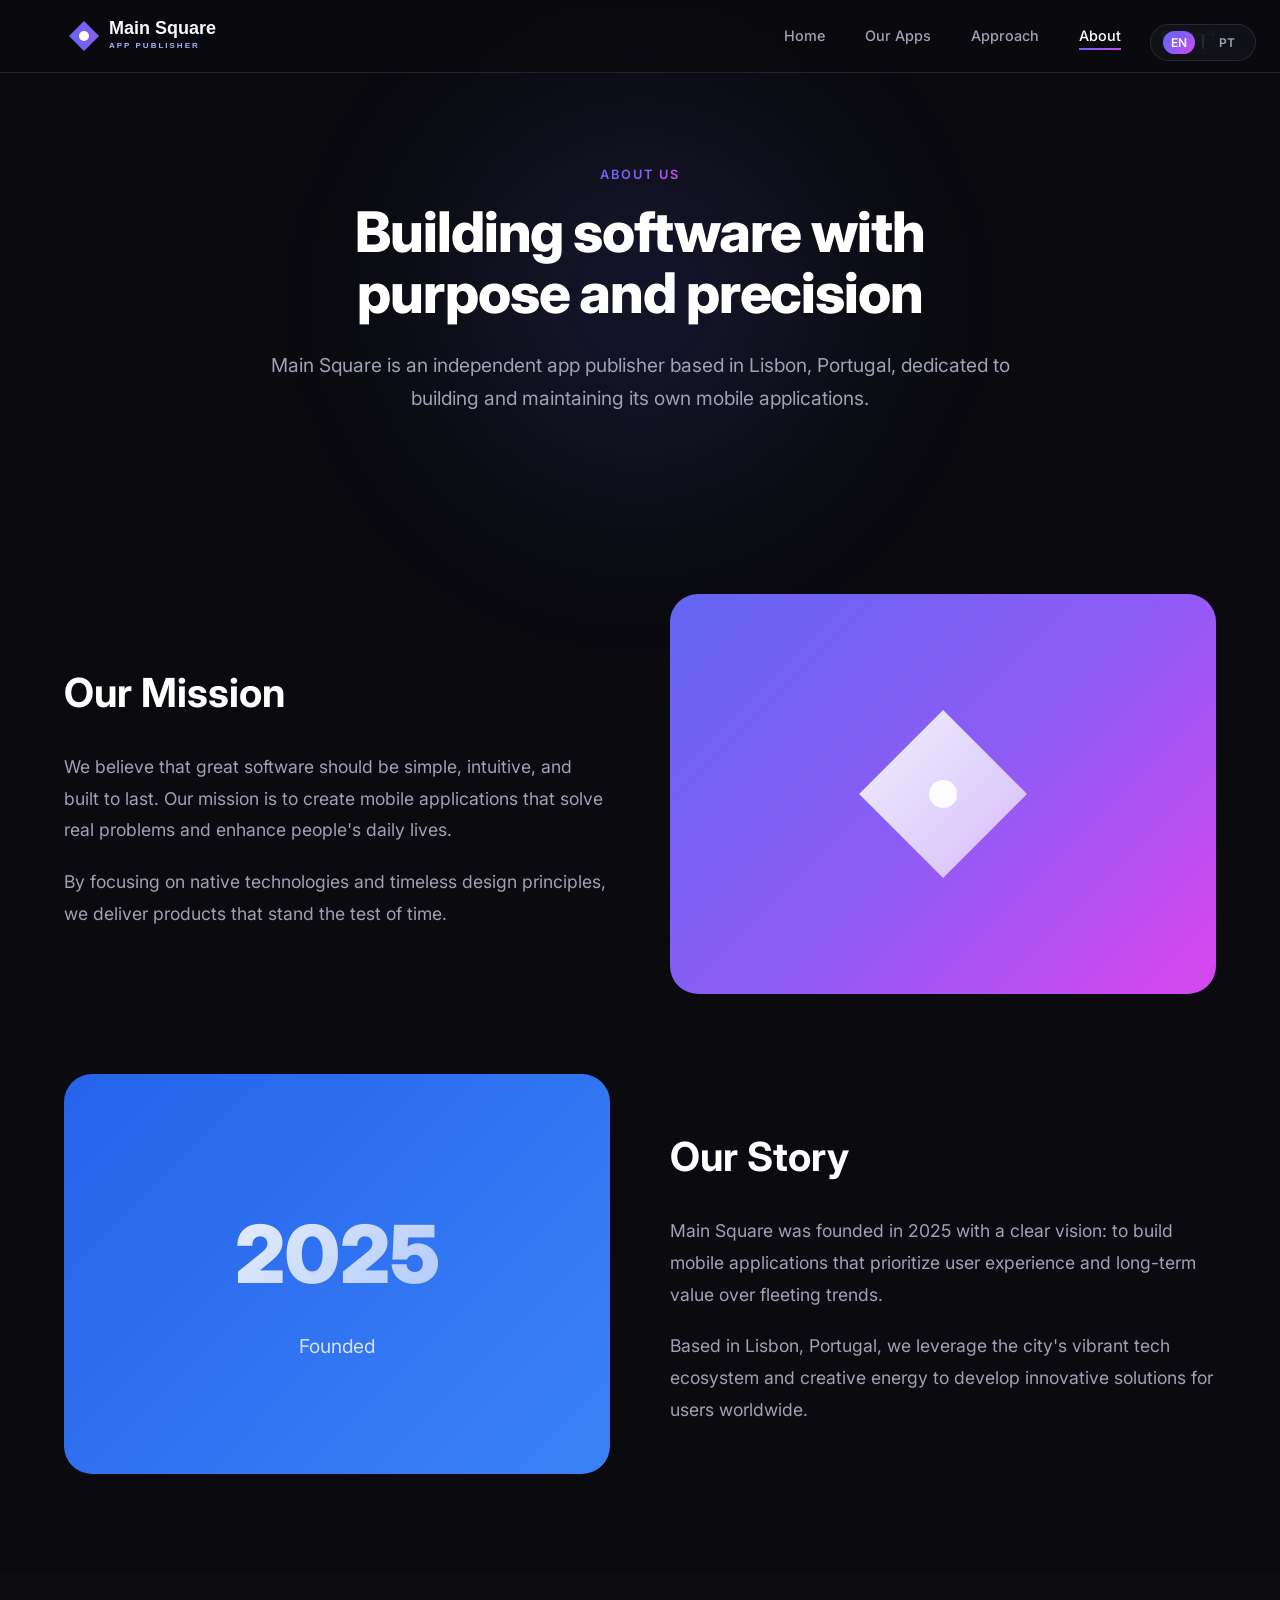
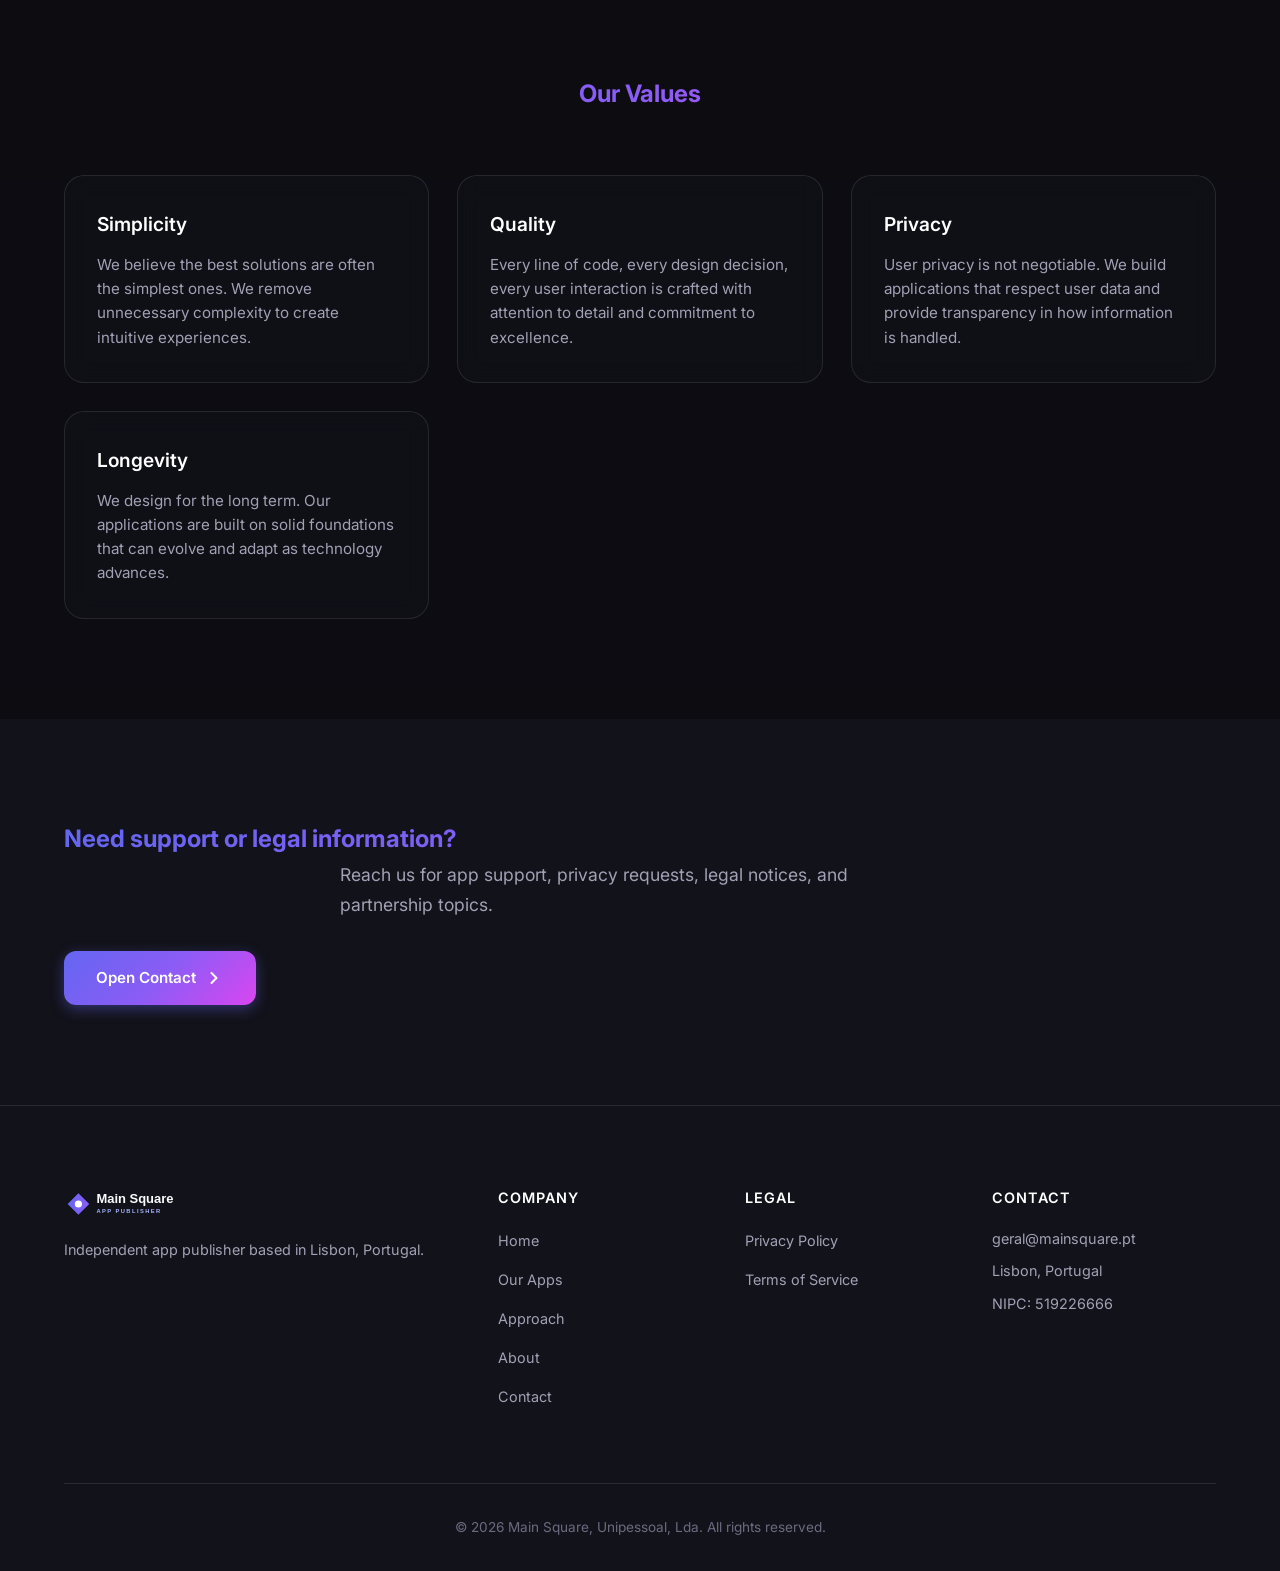
==== commit f2cc6cc1: "Update copyright year to 2026 across site" ====
--- a/about.html
+++ b/about.html
@@ -150,7 +150,7 @@
                 </div>
             </div>
             <div class="footer-bottom">
-                <p>&copy; 2025 Main Square, Unipessoal, Lda. <span data-en="All rights reserved." data-pt="Todos os direitos reservados.">All rights reserved.</span></p>
+                <p>&copy; 2026 Main Square, Unipessoal, Lda. <span data-en="All rights reserved." data-pt="Todos os direitos reservados.">All rights reserved.</span></p>
             </div>
         </div>
     </footer>
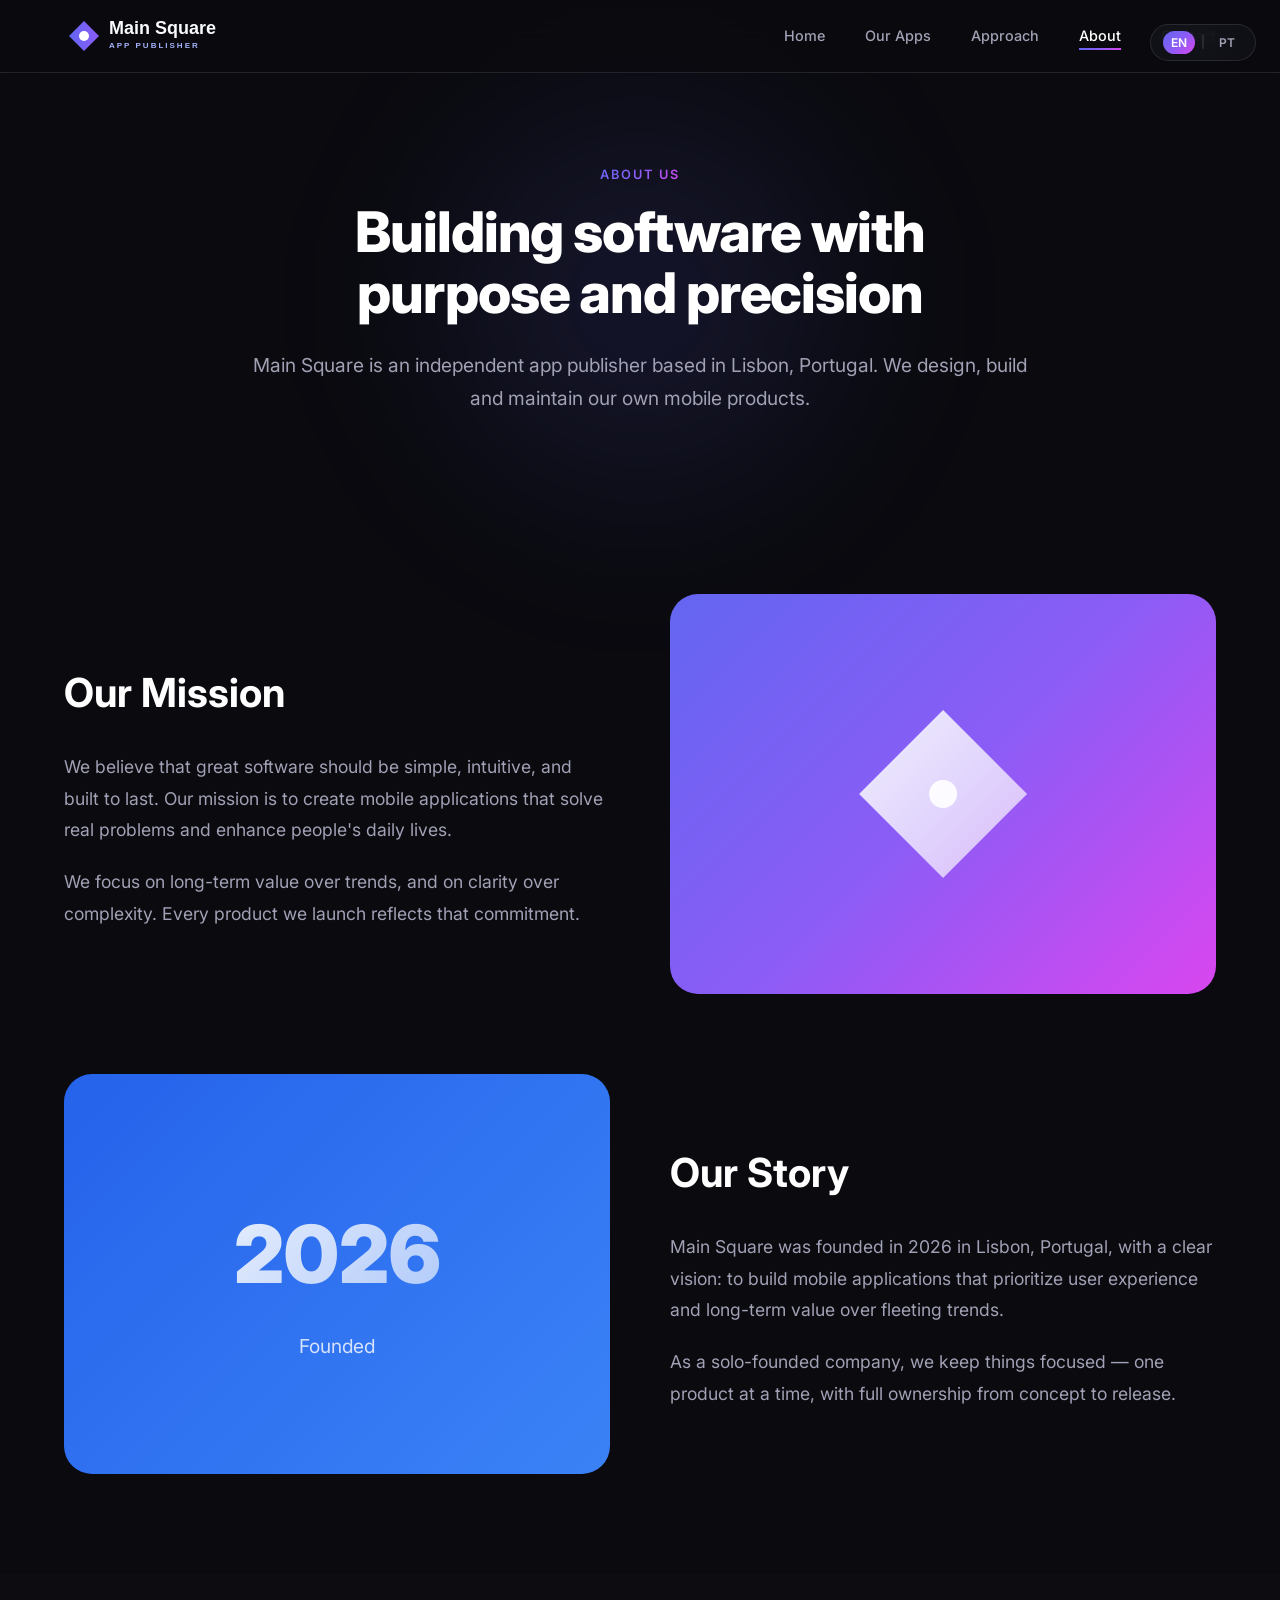
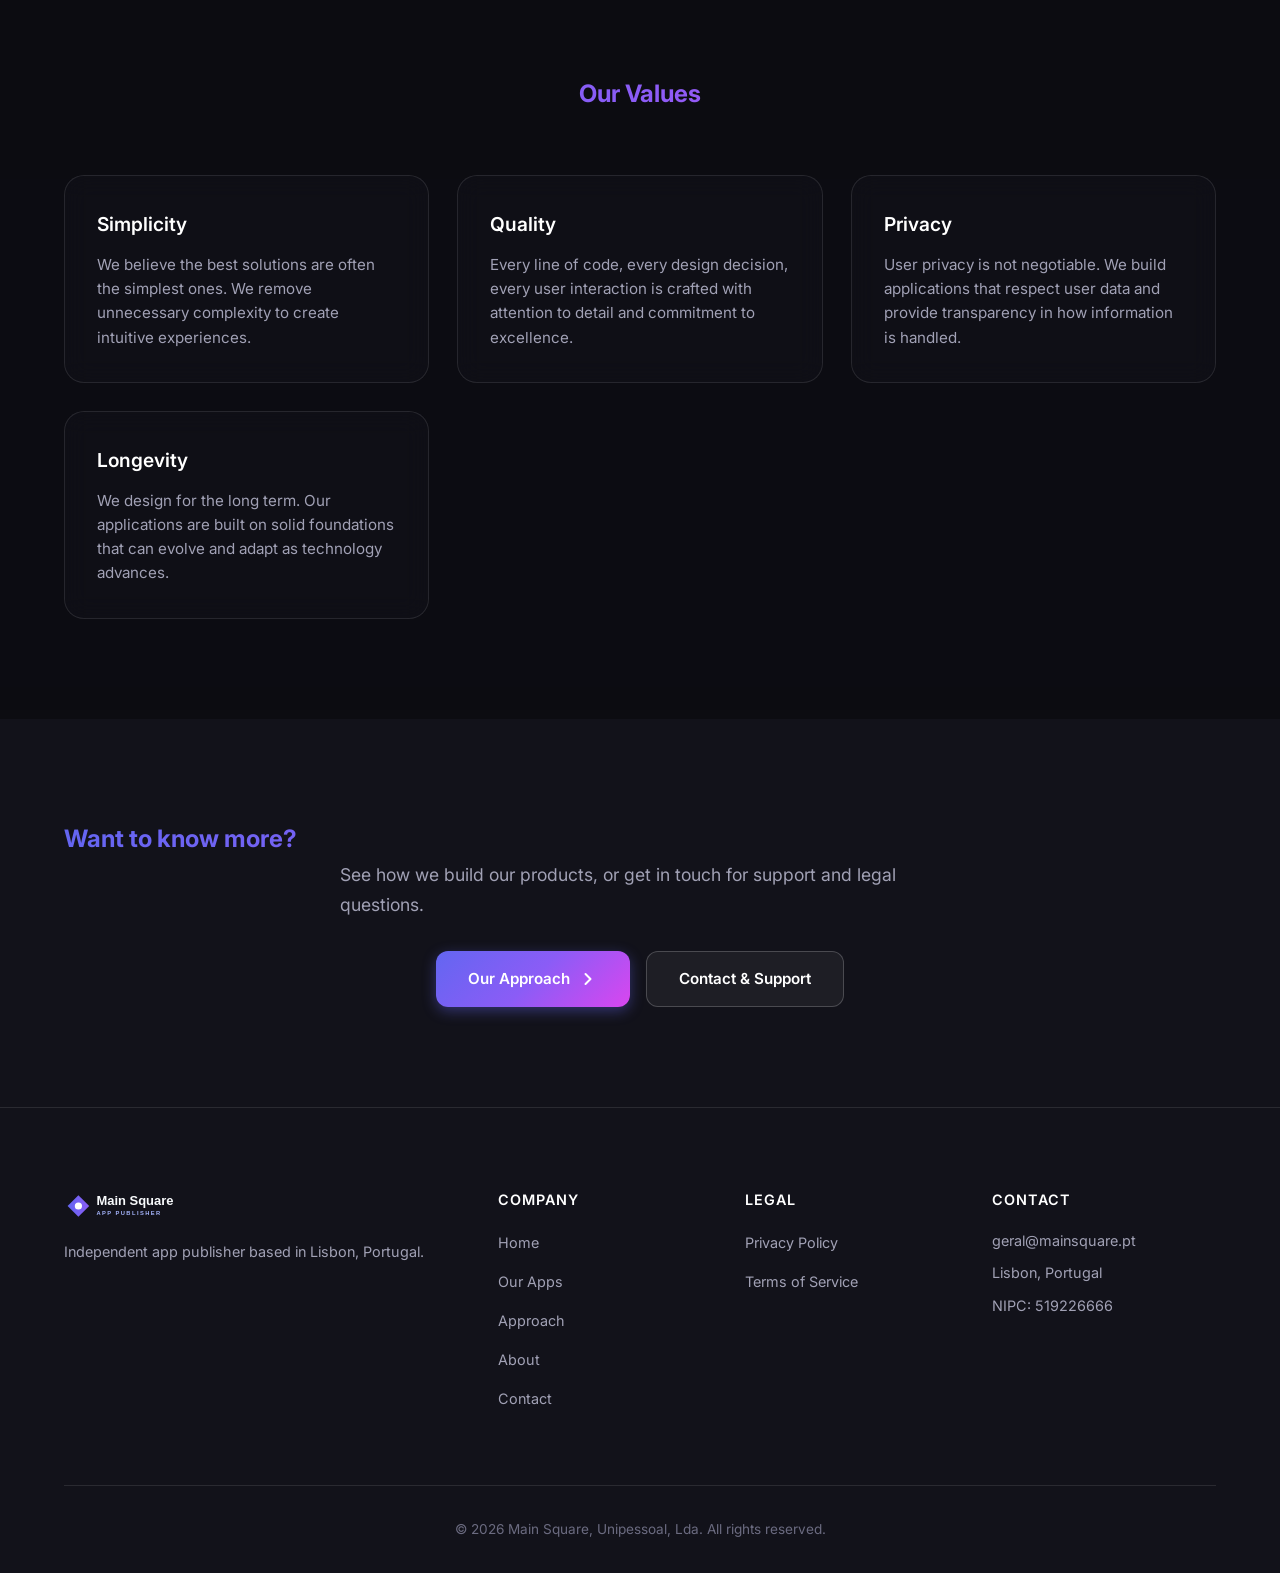
==== commit a9fdb7b9: "Remove redundancies between pages, fix founding year to 2026, differentiate About/Approach/Homepage " ====
--- a/about.html
+++ b/about.html
@@ -38,7 +38,7 @@
             <div class="header-content">
                 <div class="section-tag" data-en="About Us" data-pt="Sobre Nós">About Us</div>
                 <h1 data-en="Building software with<br>purpose and precision" data-pt="Construir software com<br>propósito e precisão">Building software with<br>purpose and precision</h1>
-                <p data-en="Main Square is an independent app publisher based in Lisbon, Portugal, dedicated to building and maintaining its own mobile applications." data-pt="A Main Square é uma publicadora independente de aplicações sediada em Lisboa, Portugal, dedicada a criar e manter as suas próprias aplicações móveis.">Main Square is an independent app publisher based in Lisbon, Portugal, dedicated to building and maintaining its own mobile applications.</p>
+                <p data-en="Main Square is an independent app publisher based in Lisbon, Portugal. We design, build and maintain our own mobile products." data-pt="A Main Square é uma editora independente de aplicações com sede em Lisboa, Portugal. Desenhamos, construímos e mantemos os nossos próprios produtos móveis.">Main Square is an independent app publisher based in Lisbon, Portugal. We design, build and maintain our own mobile products.</p>
             </div>
         </div>
     </section>
@@ -49,7 +49,7 @@
                 <div>
                     <h2 style="font-size: 2.5rem; margin-bottom: 24px;" data-en="Our Mission" data-pt="A Nossa Missão">Our Mission</h2>
                     <p style="font-size: 1.1rem; line-height: 1.8; color: var(--color-text-secondary); margin-bottom: 20px;" data-en="We believe that great software should be simple, intuitive, and built to last. Our mission is to create mobile applications that solve real problems and enhance people's daily lives." data-pt="Acreditamos que um bom software deve ser simples, intuitivo e construído para durar. A nossa missão é criar aplicações móveis que resolvem problemas reais e melhoram o dia a dia das pessoas.">We believe that great software should be simple, intuitive, and built to last. Our mission is to create mobile applications that solve real problems and enhance people's daily lives.</p>
-                    <p style="font-size: 1.1rem; line-height: 1.8; color: var(--color-text-secondary);" data-en="By focusing on native technologies and timeless design principles, we deliver products that stand the test of time." data-pt="Ao focar em tecnologias nativas e princípios de design atemporais, entregamos produtos que resistem ao teste do tempo.">By focusing on native technologies and timeless design principles, we deliver products that stand the test of time.</p>
+                    <p style="font-size: 1.1rem; line-height: 1.8; color: var(--color-text-secondary);" data-en="We focus on long-term value over trends, and on clarity over complexity. Every product we launch reflects that commitment." data-pt="Focamo-nos no valor a longo prazo em vez de tendências, e na clareza em vez de complexidade. Cada produto que lançamos reflete esse compromisso.">We focus on long-term value over trends, and on clarity over complexity. Every product we launch reflects that commitment.</p>
                 </div>
                 <div style="height: 400px; background: var(--gradient-primary); border-radius: var(--radius-xl); display: flex; align-items: center; justify-content: center; position: relative; overflow: hidden;">
                     <svg viewBox="0 0 400 400" style="width: 70%; height: 70%;">
@@ -68,14 +68,14 @@
             <div style="display: grid; grid-template-columns: 1fr 1fr; gap: 60px; align-items: center;">
                 <div style="height: 400px; background: var(--gradient-blue); border-radius: var(--radius-xl); display: flex; align-items: center; justify-content: center;">
                     <div style="text-align: center;">
-                        <div style="font-size: 5rem; font-weight: 900; background: linear-gradient(135deg, rgba(255,255,255,0.9), rgba(255,255,255,0.6)); -webkit-background-clip: text; -webkit-text-fill-color: transparent; background-clip: text;">2025</div>
+                        <div style="font-size: 5rem; font-weight: 900; background: linear-gradient(135deg, rgba(255,255,255,0.9), rgba(255,255,255,0.6)); -webkit-background-clip: text; -webkit-text-fill-color: transparent; background-clip: text;">2026</div>
                         <p style="color: rgba(255,255,255,0.8); font-size: 1.2rem; margin-top: 8px;" data-en="Founded" data-pt="Fundada">Founded</p>
                     </div>
                 </div>
                 <div>
                     <h2 style="font-size: 2.5rem; margin-bottom: 24px;" data-en="Our Story" data-pt="A Nossa História">Our Story</h2>
-                    <p style="font-size: 1.1rem; line-height: 1.8; color: var(--color-text-secondary); margin-bottom: 20px;" data-en="Main Square was founded in 2025 with a clear vision: to build mobile applications that prioritize user experience and long-term value over fleeting trends." data-pt="A Main Square foi fundada em 2025 com uma visão clara: construir aplicações móveis que priorizam a experiência do utilizador e o valor a longo prazo em vez de tendências passageiras.">Main Square was founded in 2025 with a clear vision: to build mobile applications that prioritize user experience and long-term value over fleeting trends.</p>
-                    <p style="font-size: 1.1rem; line-height: 1.8; color: var(--color-text-secondary);" data-en="Based in Lisbon, Portugal, we leverage the city's vibrant tech ecosystem and creative energy to develop innovative solutions for users worldwide." data-pt="Sediados em Lisboa, Portugal, aproveitamos o vibrante ecossistema tecnológico e a energia criativa da cidade para desenvolver soluções inovadoras para utilizadores em todo o mundo.">Based in Lisbon, Portugal, we leverage the city's vibrant tech ecosystem and creative energy to develop innovative solutions for users worldwide.</p>
+                    <p style="font-size: 1.1rem; line-height: 1.8; color: var(--color-text-secondary); margin-bottom: 20px;" data-en="Main Square was founded in 2026 in Lisbon, Portugal, with a clear vision: to build mobile applications that prioritize user experience and long-term value over fleeting trends." data-pt="A Main Square foi fundada em 2026 em Lisboa, Portugal, com uma visão clara: construir aplicações móveis que priorizam a experiência do utilizador e o valor a longo prazo em vez de tendências passageiras.">Main Square was founded in 2026 in Lisbon, Portugal, with a clear vision: to build mobile applications that prioritize user experience and long-term value over fleeting trends.</p>
+                    <p style="font-size: 1.1rem; line-height: 1.8; color: var(--color-text-secondary);" data-en="As a solo-founded company, we keep things focused — one product at a time, with full ownership from concept to release." data-pt="Como empresa fundada por uma pessoa, mantemos o foco — um produto de cada vez, com total controlo desde o conceito até ao lançamento.">As a solo-founded company, we keep things focused — one product at a time, with full ownership from concept to release.</p>
                 </div>
             </div>
         </div>
@@ -107,14 +107,17 @@
 
     <section class="section cta-section">
         <div class="container">
-            <h2 class="gradient-text" data-en="Need support or legal information?" data-pt="Precisa de suporte ou informação legal?">Need support or legal information?</h2>
-            <p style="font-size: 1.1rem; max-width: 600px; margin: 0 auto 32px; color: var(--color-text-secondary);" data-en="Reach us for app support, privacy requests, legal notices, and partnership topics." data-pt="Contacte-nos para suporte das apps, pedidos de privacidade, avisos legais e temas de parceria.">Reach us for app support, privacy requests, legal notices, and partnership topics.</p>
-            <a href="contact.html" class="btn btn-primary">
-                <span data-en="Open Contact" data-pt="Abrir Contacto">Open Contact</span>
-                <svg width="20" height="20" viewBox="0 0 20 20" fill="none">
-                    <path d="M7.5 15L12.5 10L7.5 5" stroke="currentColor" stroke-width="2" stroke-linecap="round" stroke-linejoin="round"/>
-                </svg>
-            </a>
+            <h2 class="gradient-text" data-en="Want to know more?" data-pt="Quer saber mais?">Want to know more?</h2>
+            <p style="font-size: 1.1rem; max-width: 600px; margin: 0 auto 32px; color: var(--color-text-secondary);" data-en="See how we build our products, or get in touch for support and legal questions." data-pt="Veja como construímos os nossos produtos, ou contacte-nos para suporte e questões legais.">See how we build our products, or get in touch for support and legal questions.</p>
+            <div style="display: flex; gap: 16px; justify-content: center;">
+                <a href="services.html" class="btn btn-primary">
+                    <span data-en="Our Approach" data-pt="A Nossa Abordagem">Our Approach</span>
+                    <svg width="20" height="20" viewBox="0 0 20 20" fill="none">
+                        <path d="M7.5 15L12.5 10L7.5 5" stroke="currentColor" stroke-width="2" stroke-linecap="round" stroke-linejoin="round"/>
+                    </svg>
+                </a>
+                <a href="contact.html" class="btn btn-secondary" data-en="Contact & Support" data-pt="Contacto e Suporte">Contact & Support</a>
+            </div>
         </div>
     </section>
 
@@ -123,7 +126,7 @@
             <div class="footer-grid">
                 <div class="footer-brand">
                     <img src="assets/logo.svg" alt="Main Square" class="footer-logo">
-                    <p data-en="Independent app publisher based in Lisbon, Portugal." data-pt="Publicadora independente de aplicações sediada em Lisboa, Portugal.">Independent app publisher based in Lisbon, Portugal.</p>
+                    <p data-en="Independent app publisher based in Lisbon, Portugal." data-pt="Editora independente de aplicações com sede em Lisboa, Portugal.">Independent app publisher based in Lisbon, Portugal.</p>
                 </div>
                 <div class="footer-links">
                     <h4 data-en="Company" data-pt="Empresa">Company</h4>
--- a/css/style.css
+++ b/css/style.css
@@ -292,14 +292,14 @@
 }
 
 .hero-brand {
-    margin-bottom: 20px;
+    margin-bottom: 32px;
 }
 
 .hero-brand img {
-    height: 72px;
+    height: 110px;
     width: auto;
     margin: 0 auto;
-    filter: drop-shadow(0 10px 24px rgba(99, 102, 241, 0.35));
+    filter: drop-shadow(0 12px 32px rgba(99, 102, 241, 0.45)) drop-shadow(0 4px 12px rgba(99, 102, 241, 0.25));
 }
 
 .hero-badge {
@@ -1201,7 +1201,7 @@
     }
 
     .hero-brand img {
-        height: 58px;
+        height: 80px;
     }
 }
 
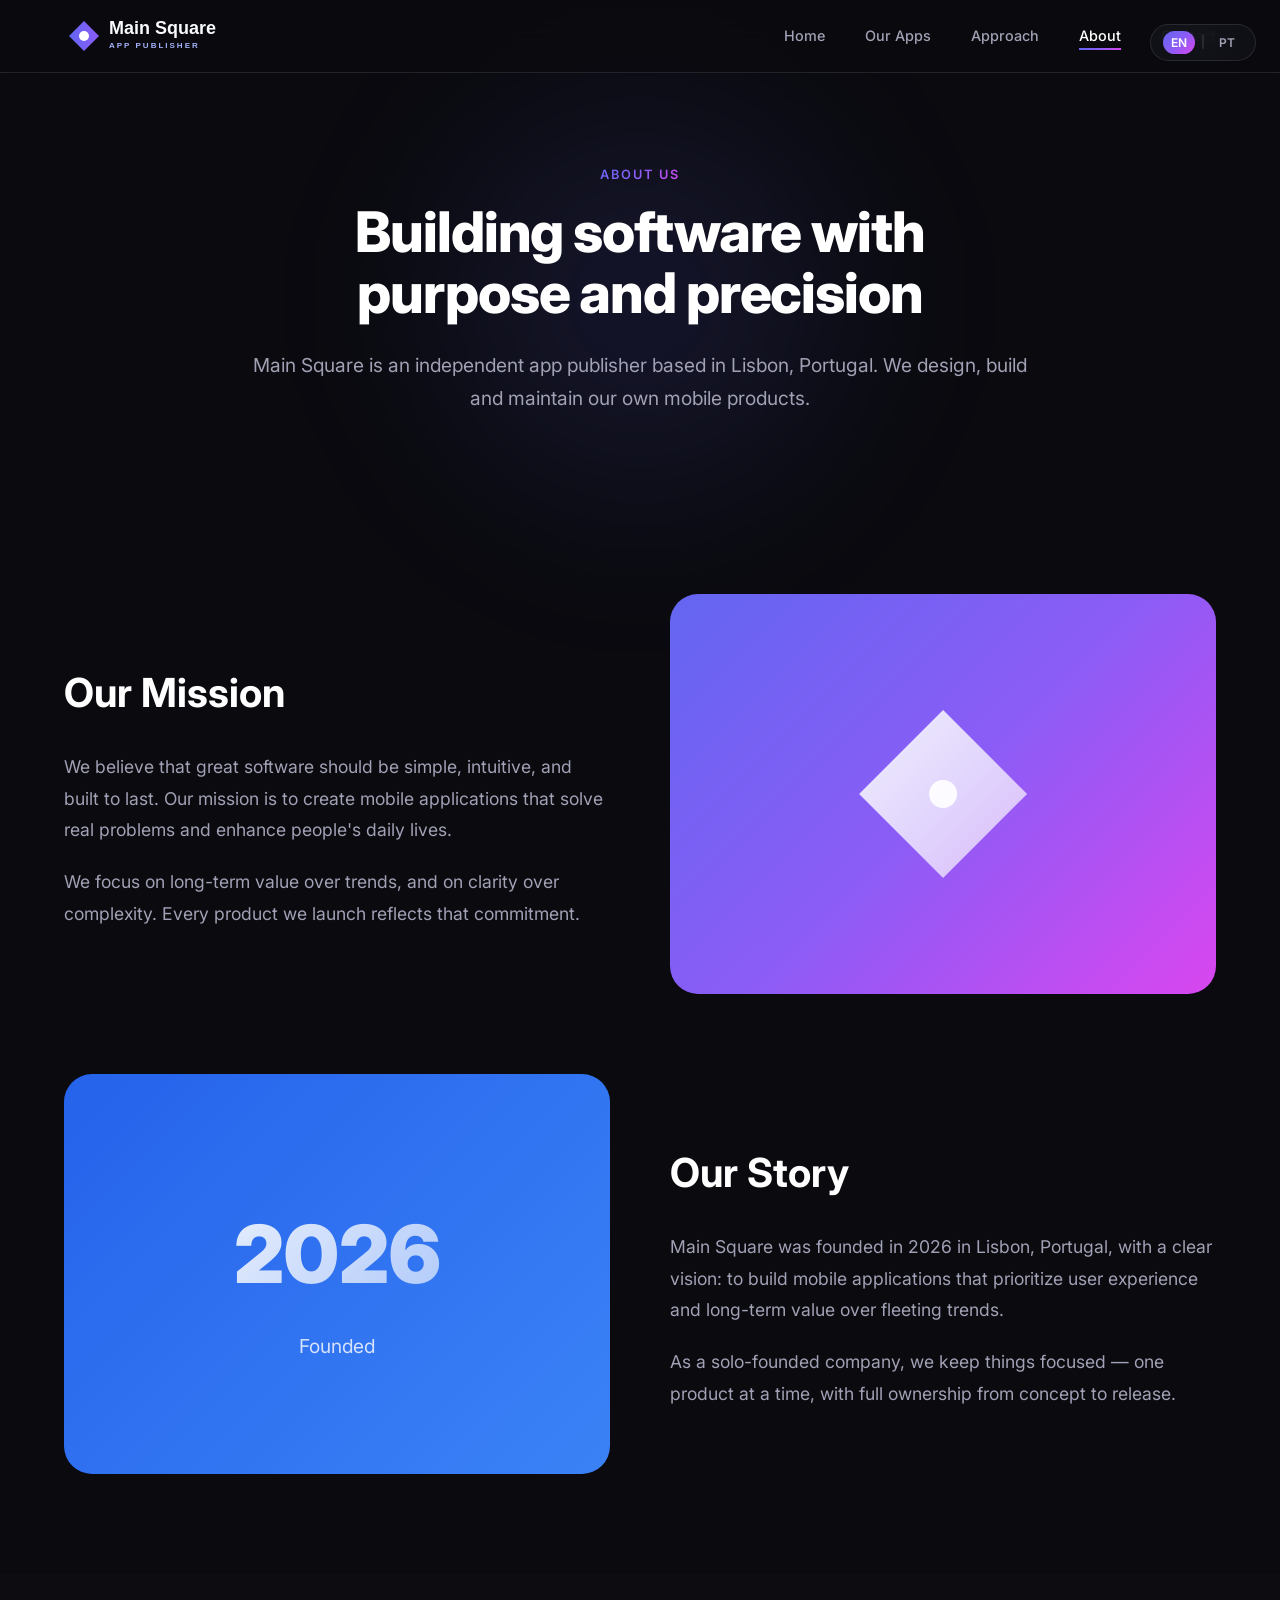
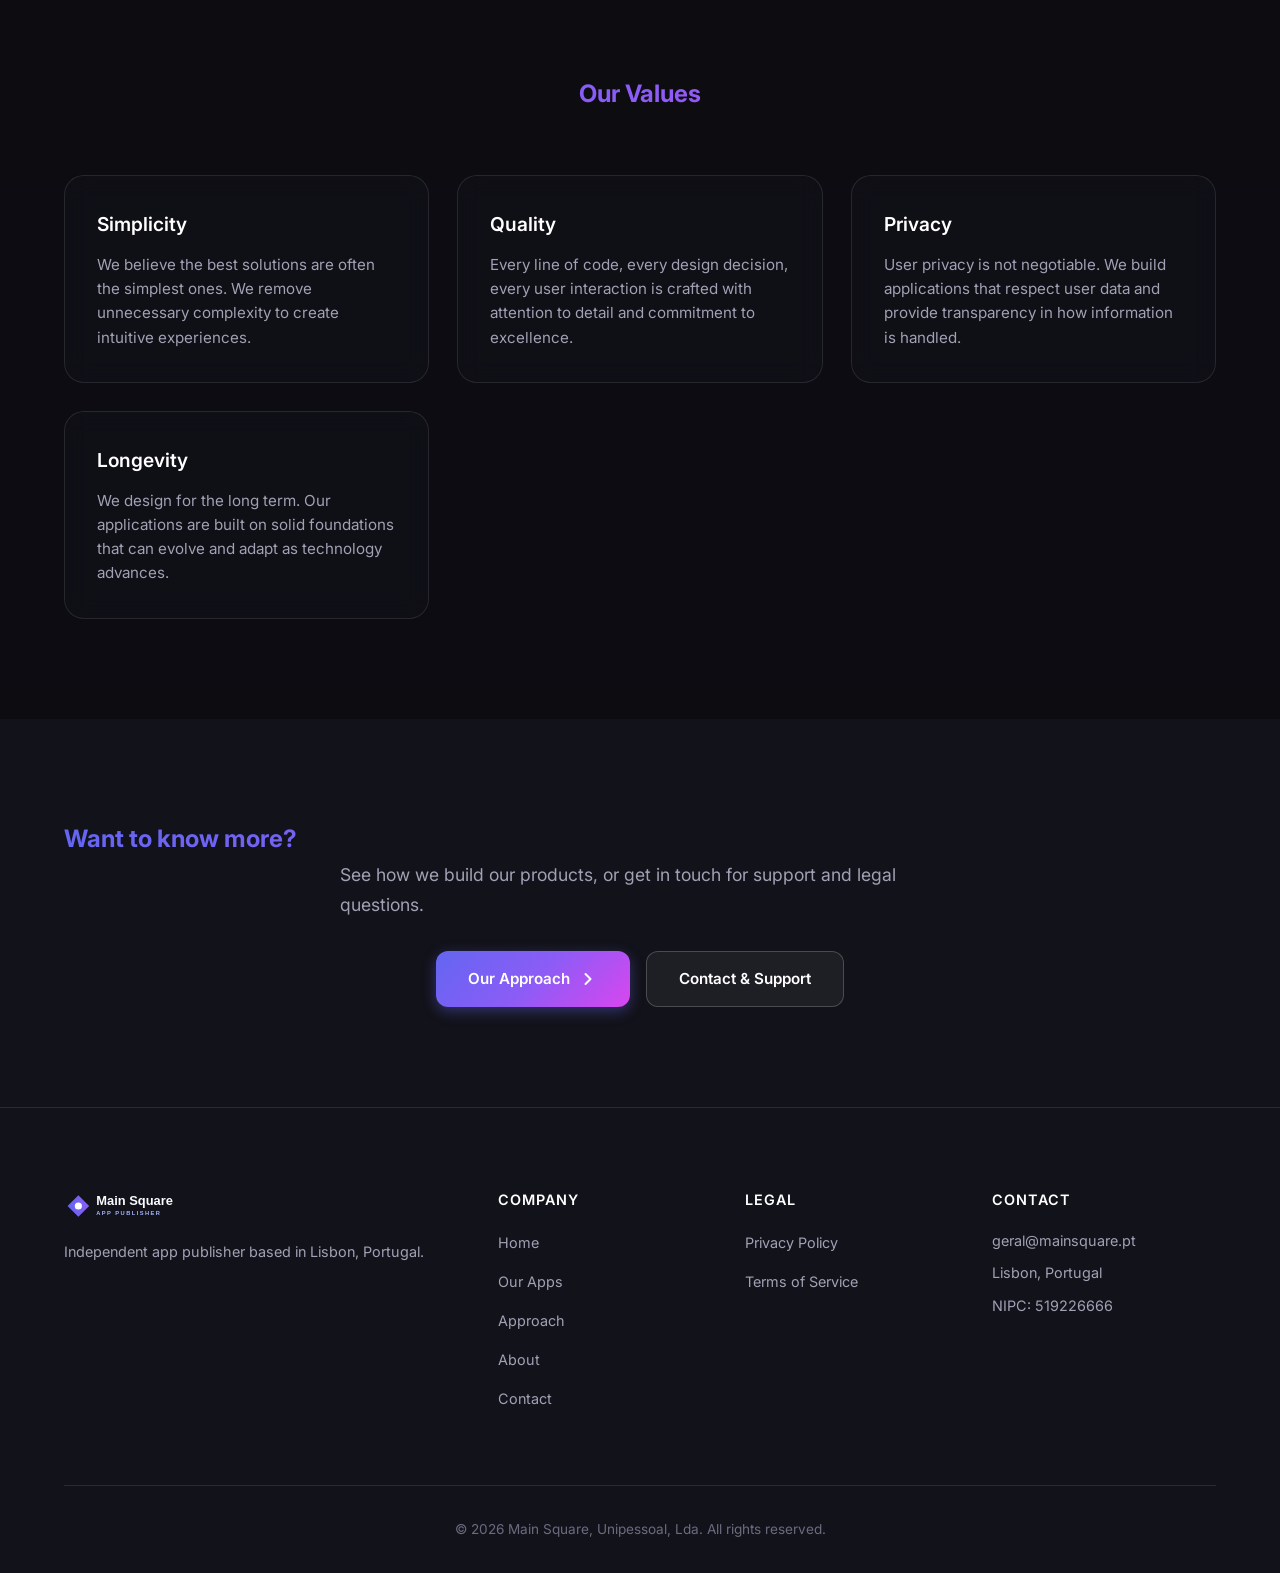
==== commit 609d21ab: "fix: responsive design for all device sizes - Replace inline grid/font/height styles in about.html w" ====
--- a/about.html
+++ b/about.html
@@ -45,13 +45,13 @@
 
     <section class="section">
         <div class="container">
-            <div style="display: grid; grid-template-columns: 1fr 1fr; gap: 60px; align-items: center; margin-bottom: 80px;">
+            <div class="content-grid mb-80">
                 <div>
-                    <h2 style="font-size: 2.5rem; margin-bottom: 24px;" data-en="Our Mission" data-pt="A Nossa Missão">Our Mission</h2>
+                    <h2 class="about-heading" data-en="Our Mission" data-pt="A Nossa Missão">Our Mission</h2>
                     <p style="font-size: 1.1rem; line-height: 1.8; color: var(--color-text-secondary); margin-bottom: 20px;" data-en="We believe that great software should be simple, intuitive, and built to last. Our mission is to create mobile applications that solve real problems and enhance people's daily lives." data-pt="Acreditamos que um bom software deve ser simples, intuitivo e construído para durar. A nossa missão é criar aplicações móveis que resolvem problemas reais e melhoram o dia a dia das pessoas.">We believe that great software should be simple, intuitive, and built to last. Our mission is to create mobile applications that solve real problems and enhance people's daily lives.</p>
                     <p style="font-size: 1.1rem; line-height: 1.8; color: var(--color-text-secondary);" data-en="We focus on long-term value over trends, and on clarity over complexity. Every product we launch reflects that commitment." data-pt="Focamo-nos no valor a longo prazo em vez de tendências, e na clareza em vez de complexidade. Cada produto que lançamos reflete esse compromisso.">We focus on long-term value over trends, and on clarity over complexity. Every product we launch reflects that commitment.</p>
                 </div>
-                <div style="height: 400px; background: var(--gradient-primary); border-radius: var(--radius-xl); display: flex; align-items: center; justify-content: center; position: relative; overflow: hidden;">
+                <div class="decorative-box" style="background: var(--gradient-primary);">
                     <svg viewBox="0 0 400 400" style="width: 70%; height: 70%;">
                         <defs>
                             <linearGradient id="logoGrad" x1="0%" y1="0%" x2="100%" y2="100%">
@@ -65,15 +65,15 @@
                 </div>
             </div>
 
-            <div style="display: grid; grid-template-columns: 1fr 1fr; gap: 60px; align-items: center;">
-                <div style="height: 400px; background: var(--gradient-blue); border-radius: var(--radius-xl); display: flex; align-items: center; justify-content: center;">
+            <div class="content-grid">
+                <div class="decorative-box" style="background: var(--gradient-blue);">
                     <div style="text-align: center;">
-                        <div style="font-size: 5rem; font-weight: 900; background: linear-gradient(135deg, rgba(255,255,255,0.9), rgba(255,255,255,0.6)); -webkit-background-clip: text; -webkit-text-fill-color: transparent; background-clip: text;">2026</div>
+                        <div class="year-display">2026</div>
                         <p style="color: rgba(255,255,255,0.8); font-size: 1.2rem; margin-top: 8px;" data-en="Founded" data-pt="Fundada">Founded</p>
                     </div>
                 </div>
                 <div>
-                    <h2 style="font-size: 2.5rem; margin-bottom: 24px;" data-en="Our Story" data-pt="A Nossa História">Our Story</h2>
+                    <h2 class="about-heading" data-en="Our Story" data-pt="A Nossa História">Our Story</h2>
                     <p style="font-size: 1.1rem; line-height: 1.8; color: var(--color-text-secondary); margin-bottom: 20px;" data-en="Main Square was founded in 2026 in Lisbon, Portugal, with a clear vision: to build mobile applications that prioritize user experience and long-term value over fleeting trends." data-pt="A Main Square foi fundada em 2026 em Lisboa, Portugal, com uma visão clara: construir aplicações móveis que priorizam a experiência do utilizador e o valor a longo prazo em vez de tendências passageiras.">Main Square was founded in 2026 in Lisbon, Portugal, with a clear vision: to build mobile applications that prioritize user experience and long-term value over fleeting trends.</p>
                     <p style="font-size: 1.1rem; line-height: 1.8; color: var(--color-text-secondary);" data-en="As a solo-founded company, we keep things focused — one product at a time, with full ownership from concept to release." data-pt="Como empresa fundada por uma pessoa, mantemos o foco — um produto de cada vez, com total controlo desde o conceito até ao lançamento.">As a solo-founded company, we keep things focused — one product at a time, with full ownership from concept to release.</p>
                 </div>
@@ -109,7 +109,7 @@
         <div class="container">
             <h2 class="gradient-text" data-en="Want to know more?" data-pt="Quer saber mais?">Want to know more?</h2>
             <p style="font-size: 1.1rem; max-width: 600px; margin: 0 auto 32px; color: var(--color-text-secondary);" data-en="See how we build our products, or get in touch for support and legal questions." data-pt="Veja como construímos os nossos produtos, ou contacte-nos para suporte e questões legais.">See how we build our products, or get in touch for support and legal questions.</p>
-            <div style="display: flex; gap: 16px; justify-content: center;">
+            <div class="cta-buttons">
                 <a href="services.html" class="btn btn-primary">
                     <span data-en="Our Approach" data-pt="A Nossa Abordagem">Our Approach</span>
                     <svg width="20" height="20" viewBox="0 0 20 20" fill="none">
--- a/css/style.css
+++ b/css/style.css
@@ -1136,12 +1136,79 @@
 }
 
 /* ==============================================
+   Page-Specific Layouts
+   ============================================== */
+
+.content-grid {
+    display: grid;
+    grid-template-columns: 1fr 1fr;
+    gap: 60px;
+    align-items: center;
+}
+
+.content-grid.align-start {
+    align-items: start;
+}
+
+.content-grid.mb-80 {
+    margin-bottom: 80px;
+}
+
+.decorative-box {
+    height: 400px;
+    border-radius: var(--radius-xl);
+    display: flex;
+    align-items: center;
+    justify-content: center;
+    position: relative;
+    overflow: hidden;
+}
+
+.about-heading {
+    font-size: 2.5rem;
+    margin-bottom: 24px;
+}
+
+.year-display {
+    font-size: 5rem;
+    font-weight: 900;
+    background: linear-gradient(135deg, rgba(255,255,255,0.9), rgba(255,255,255,0.6));
+    -webkit-background-clip: text;
+    -webkit-text-fill-color: transparent;
+    background-clip: text;
+}
+
+.cta-buttons {
+    display: flex;
+    gap: 16px;
+    justify-content: center;
+    flex-wrap: wrap;
+}
+
+/* ==============================================
    Responsive Design
    ============================================== */
 
 @media (max-width: 1024px) {
     .hero-title {
         font-size: 3rem;
+    }
+
+    .content-grid {
+        grid-template-columns: 1fr;
+        gap: 40px;
+    }
+
+    .decorative-box {
+        height: 280px;
+    }
+
+    .about-heading {
+        font-size: 2rem;
+    }
+
+    .year-display {
+        font-size: 4rem;
     }
     
     .cta-card {
@@ -1202,6 +1269,18 @@
 
     .hero-brand img {
         height: 80px;
+    }
+
+    .decorative-box {
+        height: 220px;
+    }
+
+    .about-heading {
+        font-size: 1.8rem;
+    }
+
+    .year-display {
+        font-size: 3rem;
     }
 }
 
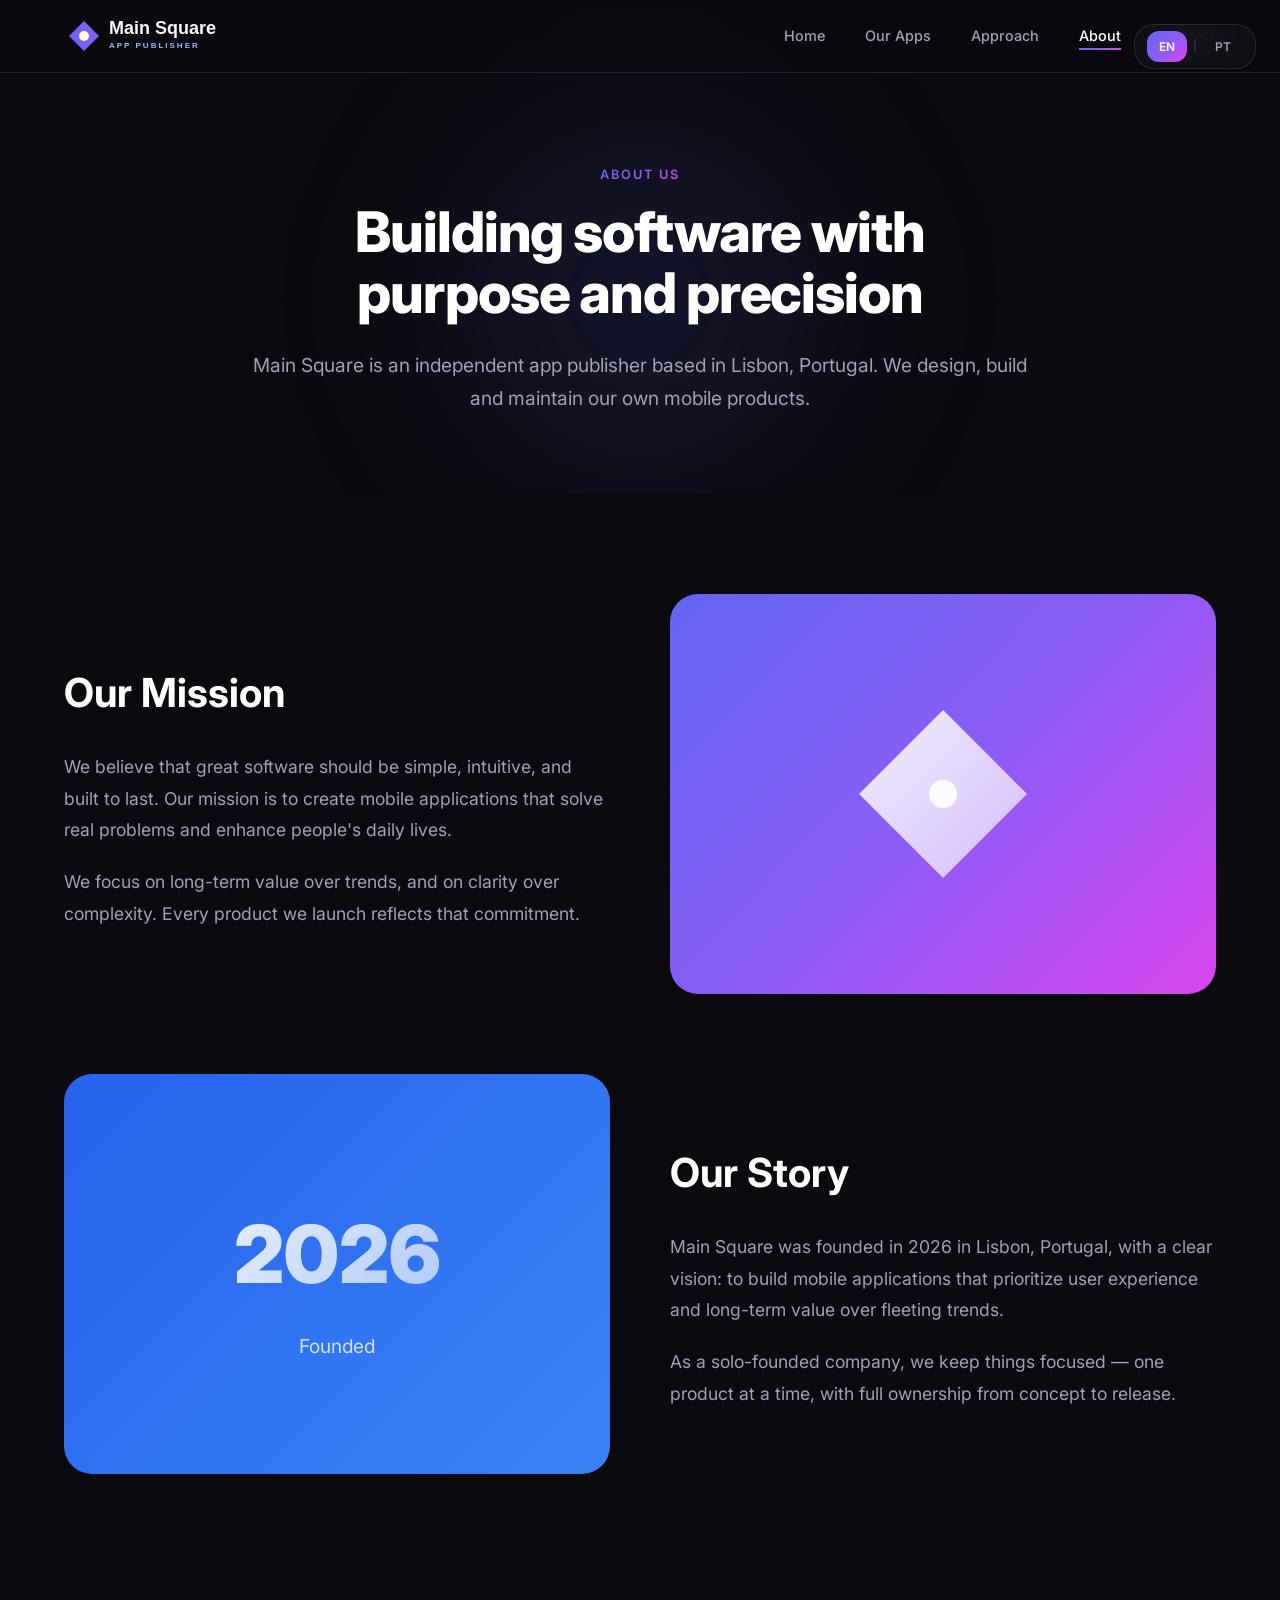
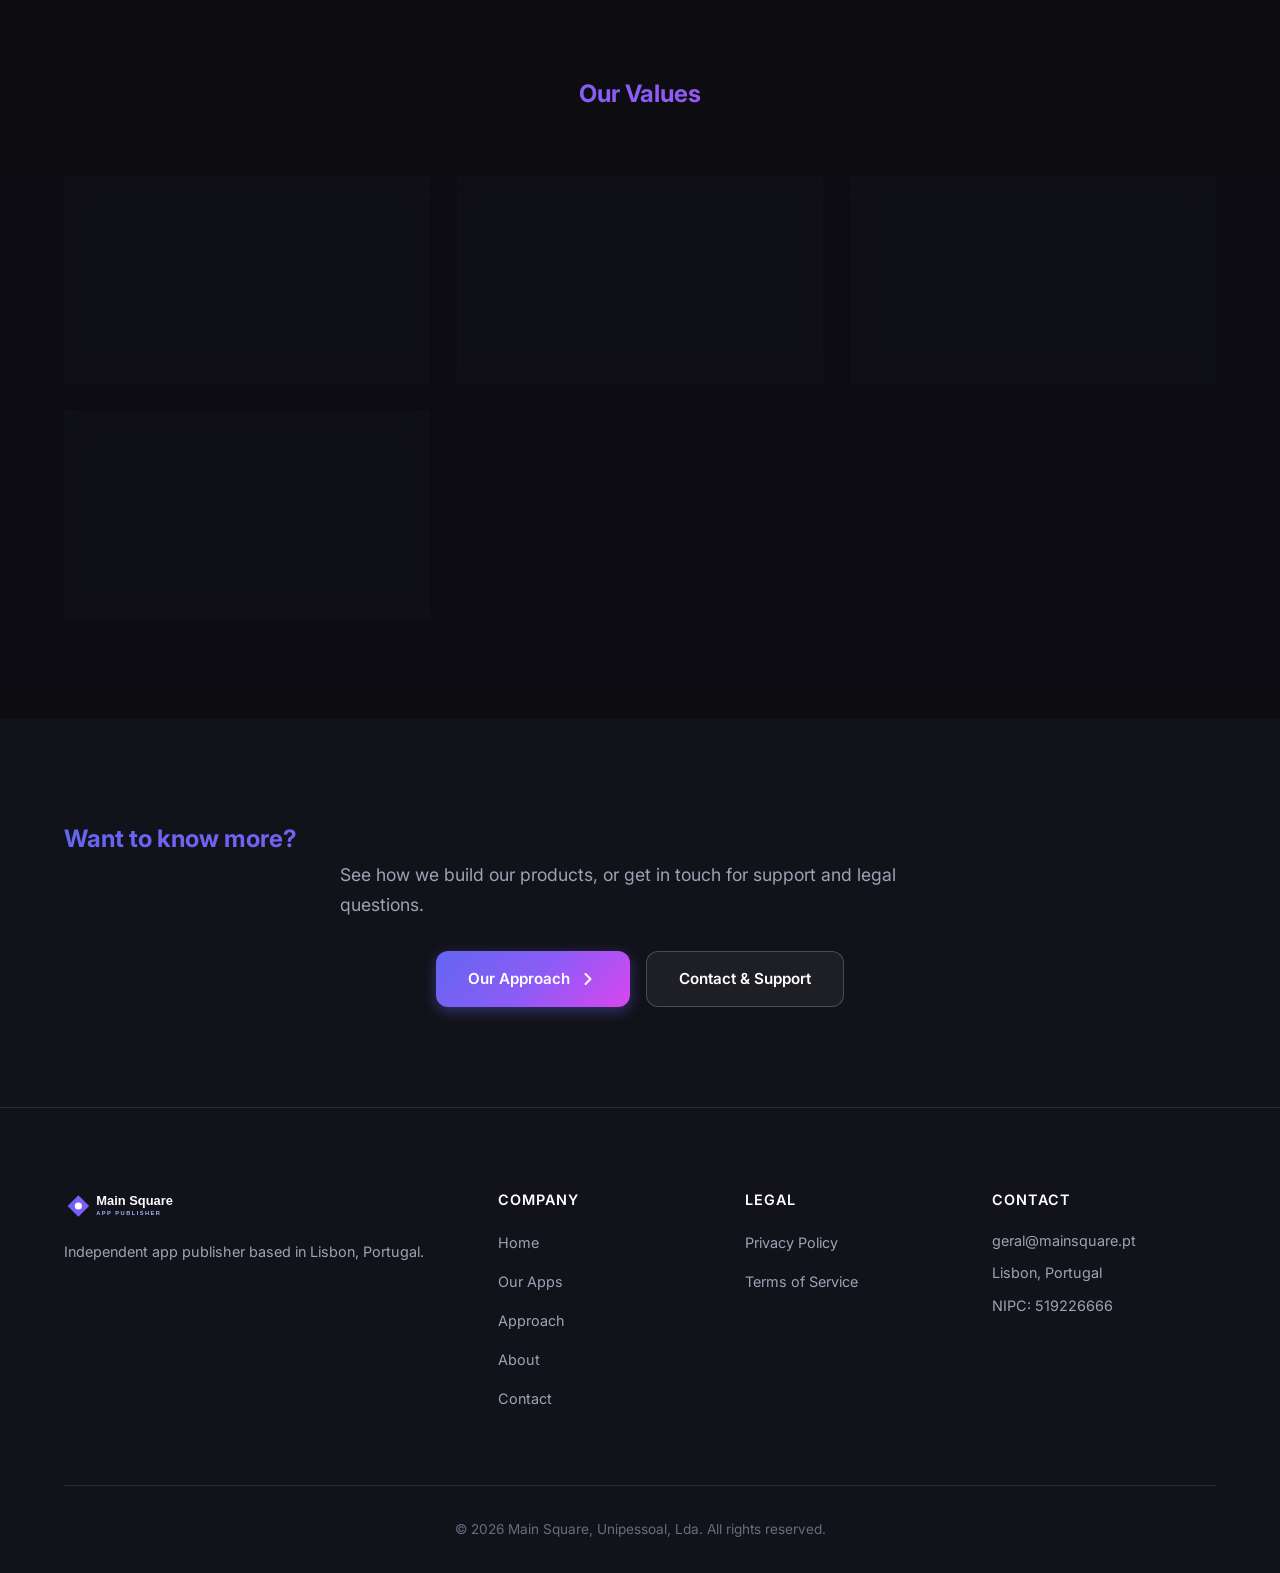
==== commit 62ba3cf3: "Fix mobile responsiveness: overflow-x clip, lightbox layout, Apple compliance" ====
--- a/about.html
+++ b/about.html
@@ -3,6 +3,9 @@
 <head>
     <meta charset="UTF-8">
     <meta name="viewport" content="width=device-width, initial-scale=1.0">
+    <meta name="theme-color" content="#0a0a0f">
+    <meta name="apple-mobile-web-app-capable" content="yes">
+    <meta name="apple-mobile-web-app-status-bar-style" content="black-translucent">
     <title>About — Main Square</title>
     <link rel="stylesheet" href="css/style.css">
     <link href="https://fonts.googleapis.com/css2?family=Inter:wght@300;400;500;600;700;800;900&display=swap" rel="stylesheet">
@@ -20,7 +23,7 @@
             <a href="index.html" class="nav-logo">
                 <img src="assets/logo.svg" alt="Main Square" class="logo-img">
             </a>
-            <button class="nav-menu-btn" id="navMenuBtn">
+            <button class="nav-menu-btn" id="navMenuBtn" aria-label="Toggle menu">
                 <span></span><span></span><span></span>
             </button>
             <ul class="nav-links" id="navLinks">
--- a/css/style.css
+++ b/css/style.css
@@ -47,6 +47,9 @@
 html {
     scroll-behavior: smooth;
     font-size: 16px;
+    -webkit-text-size-adjust: 100%;
+    text-size-adjust: 100%;
+    overflow-x: clip;
 }
 
 body {
@@ -56,7 +59,8 @@
     line-height: 1.7;
     -webkit-font-smoothing: antialiased;
     -moz-osx-font-smoothing: grayscale;
-    overflow-x: hidden;
+    overflow-x: clip;
+    width: 100%;
 }
 
 a {
@@ -105,9 +109,11 @@
     font-weight: 600;
     color: var(--color-text-secondary);
     cursor: pointer;
-    padding: 4px 8px;
+    padding: 8px 12px;
     border-radius: 12px;
     transition: var(--transition);
+    -webkit-tap-highlight-color: transparent;
+    touch-action: manipulation;
 }
 
 .lang-btn.active {
@@ -175,6 +181,7 @@
     color: var(--color-text-secondary);
     position: relative;
     transition: var(--transition);
+    -webkit-tap-highlight-color: transparent;
 }
 
 .nav-links a:hover,
@@ -205,7 +212,13 @@
     background: none;
     border: none;
     cursor: pointer;
-    padding: 8px;
+    padding: 12px;
+    -webkit-tap-highlight-color: transparent;
+    touch-action: manipulation;
+    min-width: 44px;
+    min-height: 44px;
+    align-items: center;
+    justify-content: center;
 }
 
 .nav-menu-btn span {
@@ -214,6 +227,18 @@
     background: var(--color-text);
     border-radius: 2px;
     transition: var(--transition);
+}
+
+.nav-menu-btn.active span:nth-child(1) {
+    transform: rotate(45deg) translate(5px, 5px);
+}
+
+.nav-menu-btn.active span:nth-child(2) {
+    opacity: 0;
+}
+
+.nav-menu-btn.active span:nth-child(3) {
+    transform: rotate(-45deg) translate(5px, -5px);
 }
 
 /* --- Hero Section --- */
@@ -400,6 +425,8 @@
     cursor: pointer;
     border: none;
     text-align: center;
+    -webkit-tap-highlight-color: transparent;
+    touch-action: manipulation;
 }
 
 .btn-primary {
@@ -438,6 +465,7 @@
 .section {
     padding: 100px 0;
     position: relative;
+    overflow-x: clip;
 }
 
 .section-header {
@@ -488,7 +516,7 @@
 /* --- Features Grid --- */
 .features-grid {
     display: grid;
-    grid-template-columns: repeat(auto-fit, minmax(280px, 1fr));
+    grid-template-columns: repeat(auto-fit, minmax(min(280px, 100%), 1fr));
     gap: 28px;
 }
 
@@ -645,6 +673,7 @@
     padding: 160px 0 80px;
     text-align: center;
     position: relative;
+    overflow: clip;
 }
 
 .page-header::before {
@@ -653,11 +682,13 @@
     top: 0;
     left: 50%;
     transform: translateX(-50%);
-    width: 600px;
+    width: 100%;
+    max-width: 600px;
     height: 600px;
     background: radial-gradient(circle, rgba(99, 102, 241, 0.15) 0%, transparent 70%);
     filter: blur(60px);
     z-index: 0;
+    pointer-events: none;
 }
 
 .header-content {
@@ -848,7 +879,7 @@
 .legal-links-grid {
     margin-top: 28px;
     display: grid;
-    grid-template-columns: repeat(auto-fit, minmax(220px, 1fr));
+    grid-template-columns: repeat(auto-fit, minmax(min(220px, 100%), 1fr));
     gap: 14px;
 }
 
@@ -1002,7 +1033,7 @@
 /* --- Coming Soon Section --- */
 .coming-soon-grid {
     display: grid;
-    grid-template-columns: repeat(auto-fit, minmax(280px, 1fr));
+    grid-template-columns: repeat(auto-fit, minmax(min(280px, 100%), 1fr));
     gap: 28px;
 }
 
@@ -1069,6 +1100,7 @@
     background: var(--color-surface);
     padding: 80px 0 32px;
     border-top: 1px solid rgba(255, 255, 255, 0.1);
+    overflow-x: clip;
 }
 
 .footer-grid {
@@ -1260,6 +1292,22 @@
     
     .app-showcase {
         padding: 40px 28px;
+    }
+
+    .cta-card {
+        padding: 50px 28px;
+    }
+
+    .cta-content h2 {
+        font-size: 2rem;
+    }
+
+    .cta-alt-content {
+        padding: 50px 28px;
+    }
+
+    .cta-alt-content h2 {
+        font-size: 2rem;
     }
     
     .footer-grid {
@@ -1332,6 +1380,38 @@
         width: 240px;
         height: 480px;
     }
+
+    .cta-card {
+        padding: 40px 20px;
+    }
+
+    .cta-content h2 {
+        font-size: 1.8rem;
+    }
+
+    .cta-alt-content {
+        padding: 40px 20px;
+    }
+
+    .cta-alt-content h2 {
+        font-size: 1.8rem;
+    }
+
+    .cta-alt-content p {
+        font-size: 1rem;
+    }
+
+    .app-showcase {
+        padding: 28px 16px;
+    }
+
+    .header-content h1 {
+        font-size: 2rem;
+    }
+
+    .section-header h2 {
+        font-size: 1.6rem;
+    }
 }
 
 /* --- Animations --- */
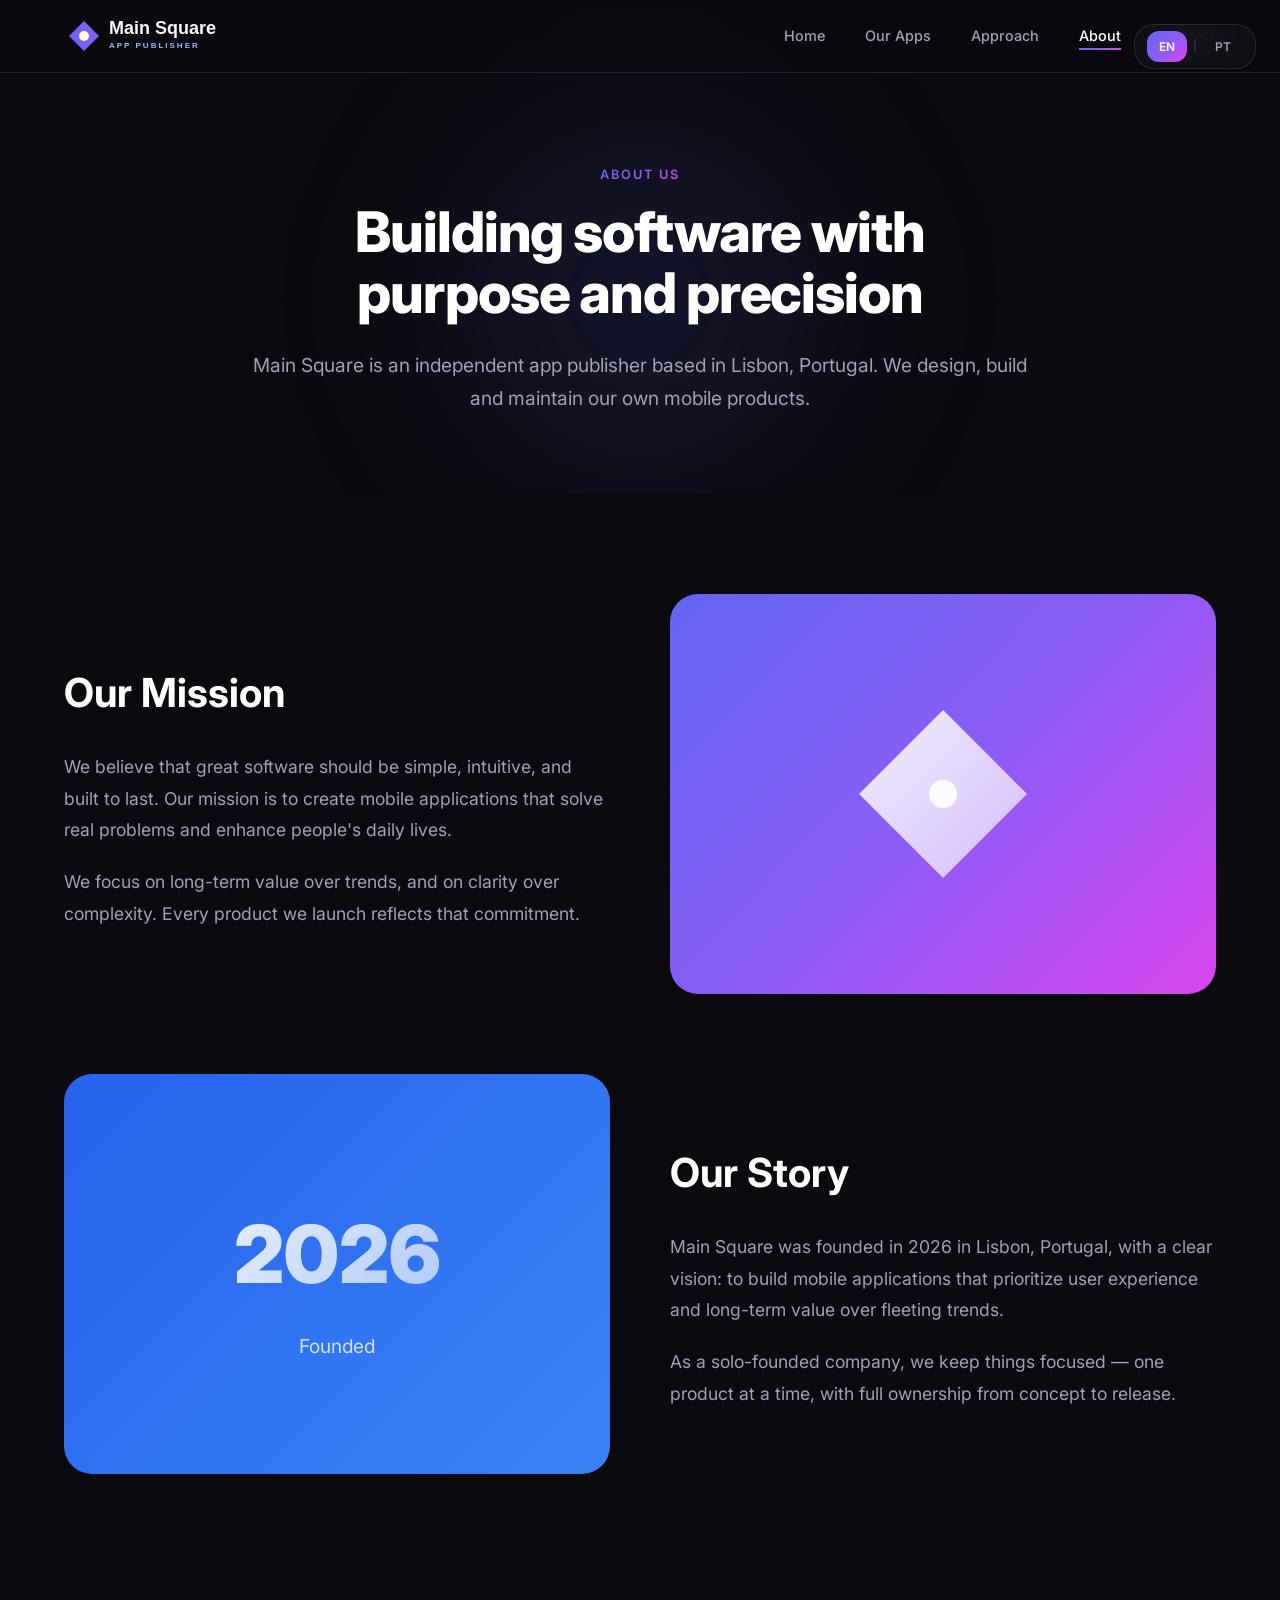
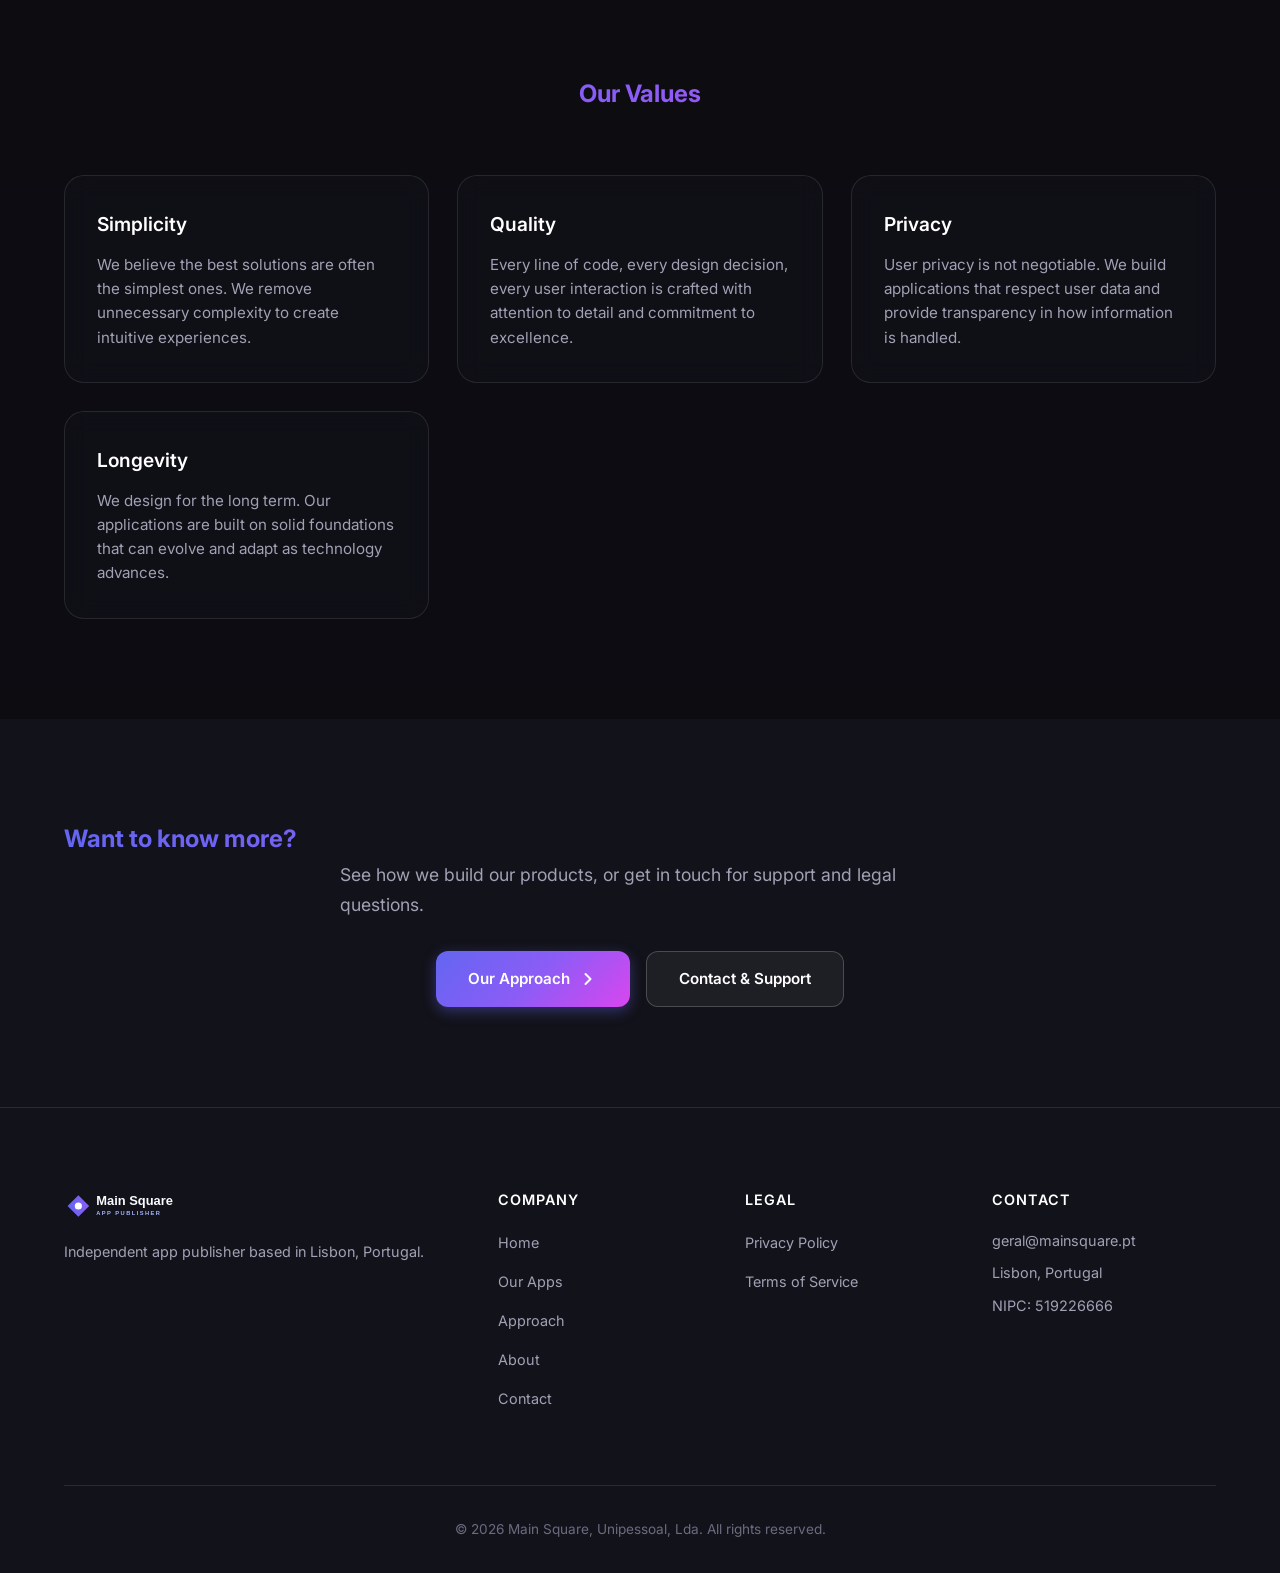
==== commit 95e45bcb: "feat: add app-ads.txt for AdMob validation and canonical tags to all pages for SEO" ====
--- a/about.html
+++ b/about.html
@@ -7,6 +7,7 @@
     <meta name="apple-mobile-web-app-capable" content="yes">
     <meta name="apple-mobile-web-app-status-bar-style" content="black-translucent">
     <title>About — Main Square</title>
+    <link rel="canonical" href="https://mainsquare.pt/about.html">
     <link rel="stylesheet" href="css/style.css">
     <link href="https://fonts.googleapis.com/css2?family=Inter:wght@300;400;500;600;700;800;900&display=swap" rel="stylesheet">
     <link rel="icon" type="image/svg+xml" href="assets/favicon.svg">
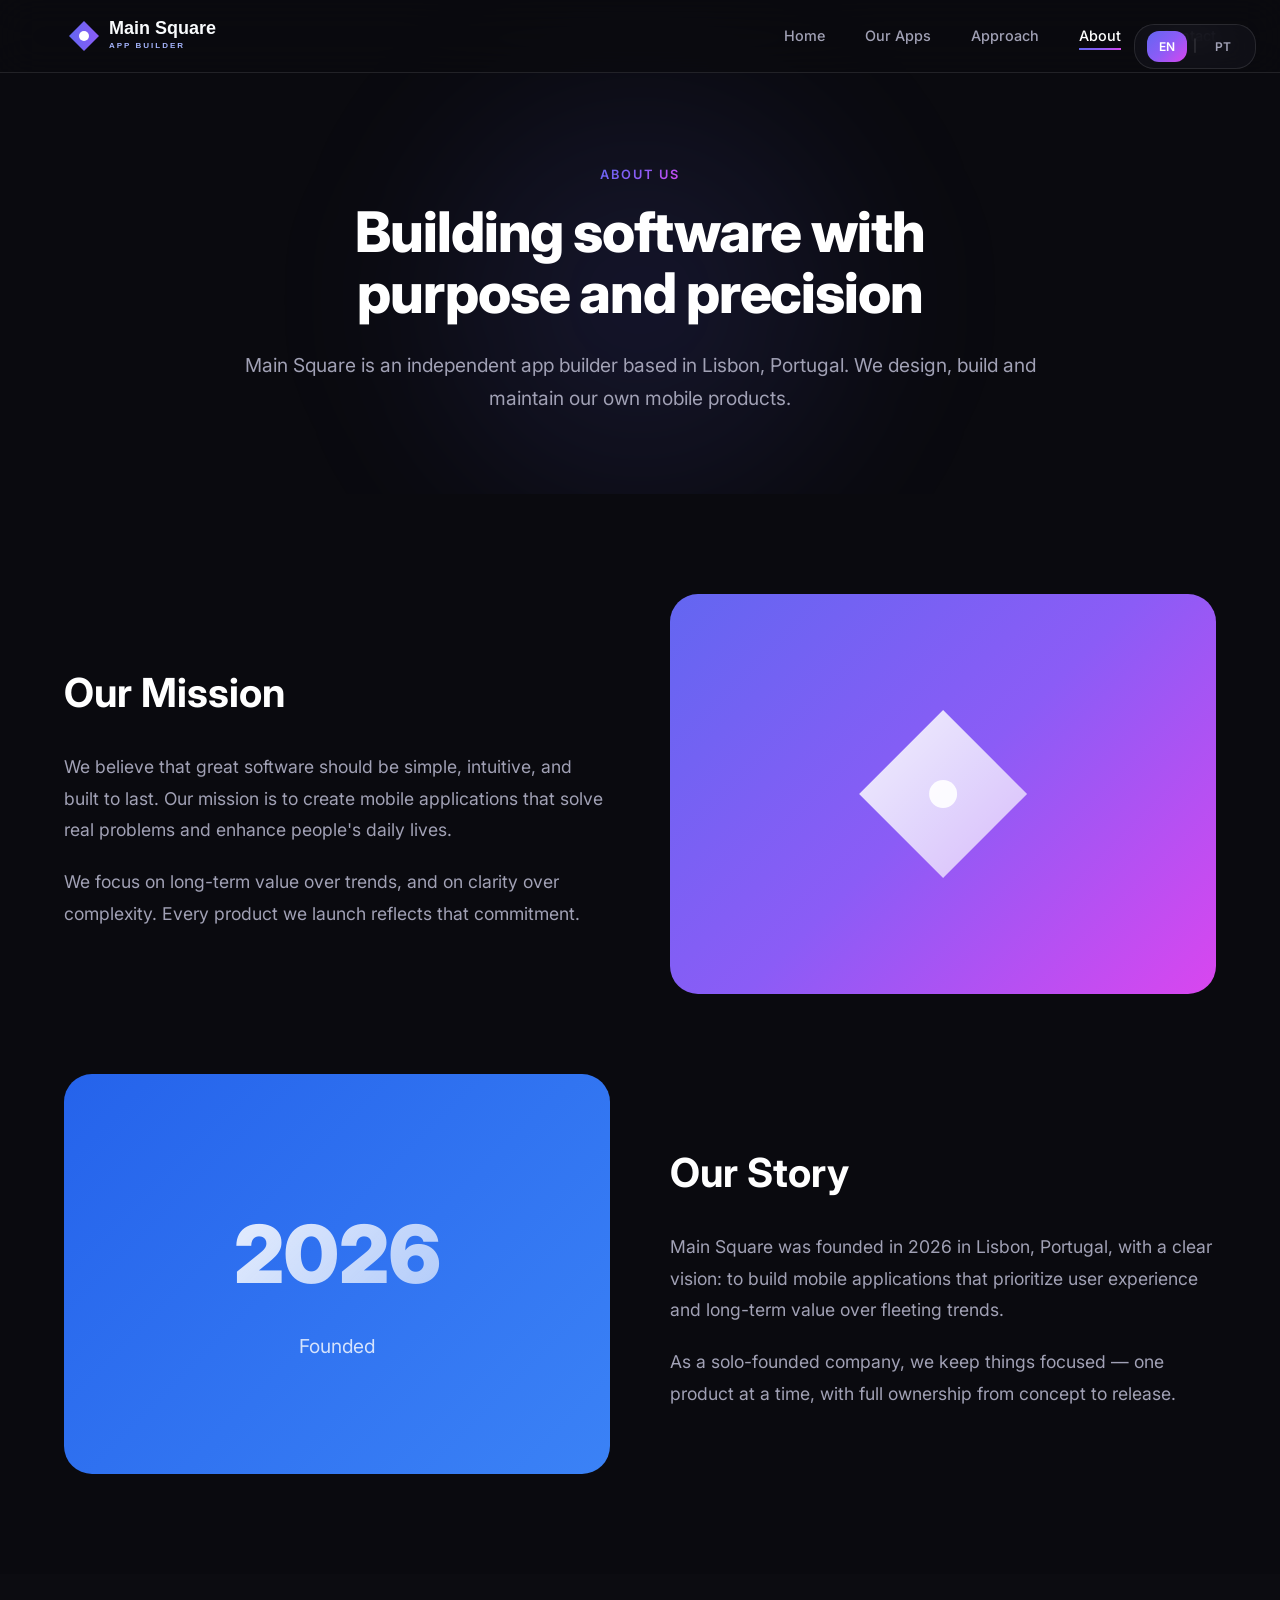
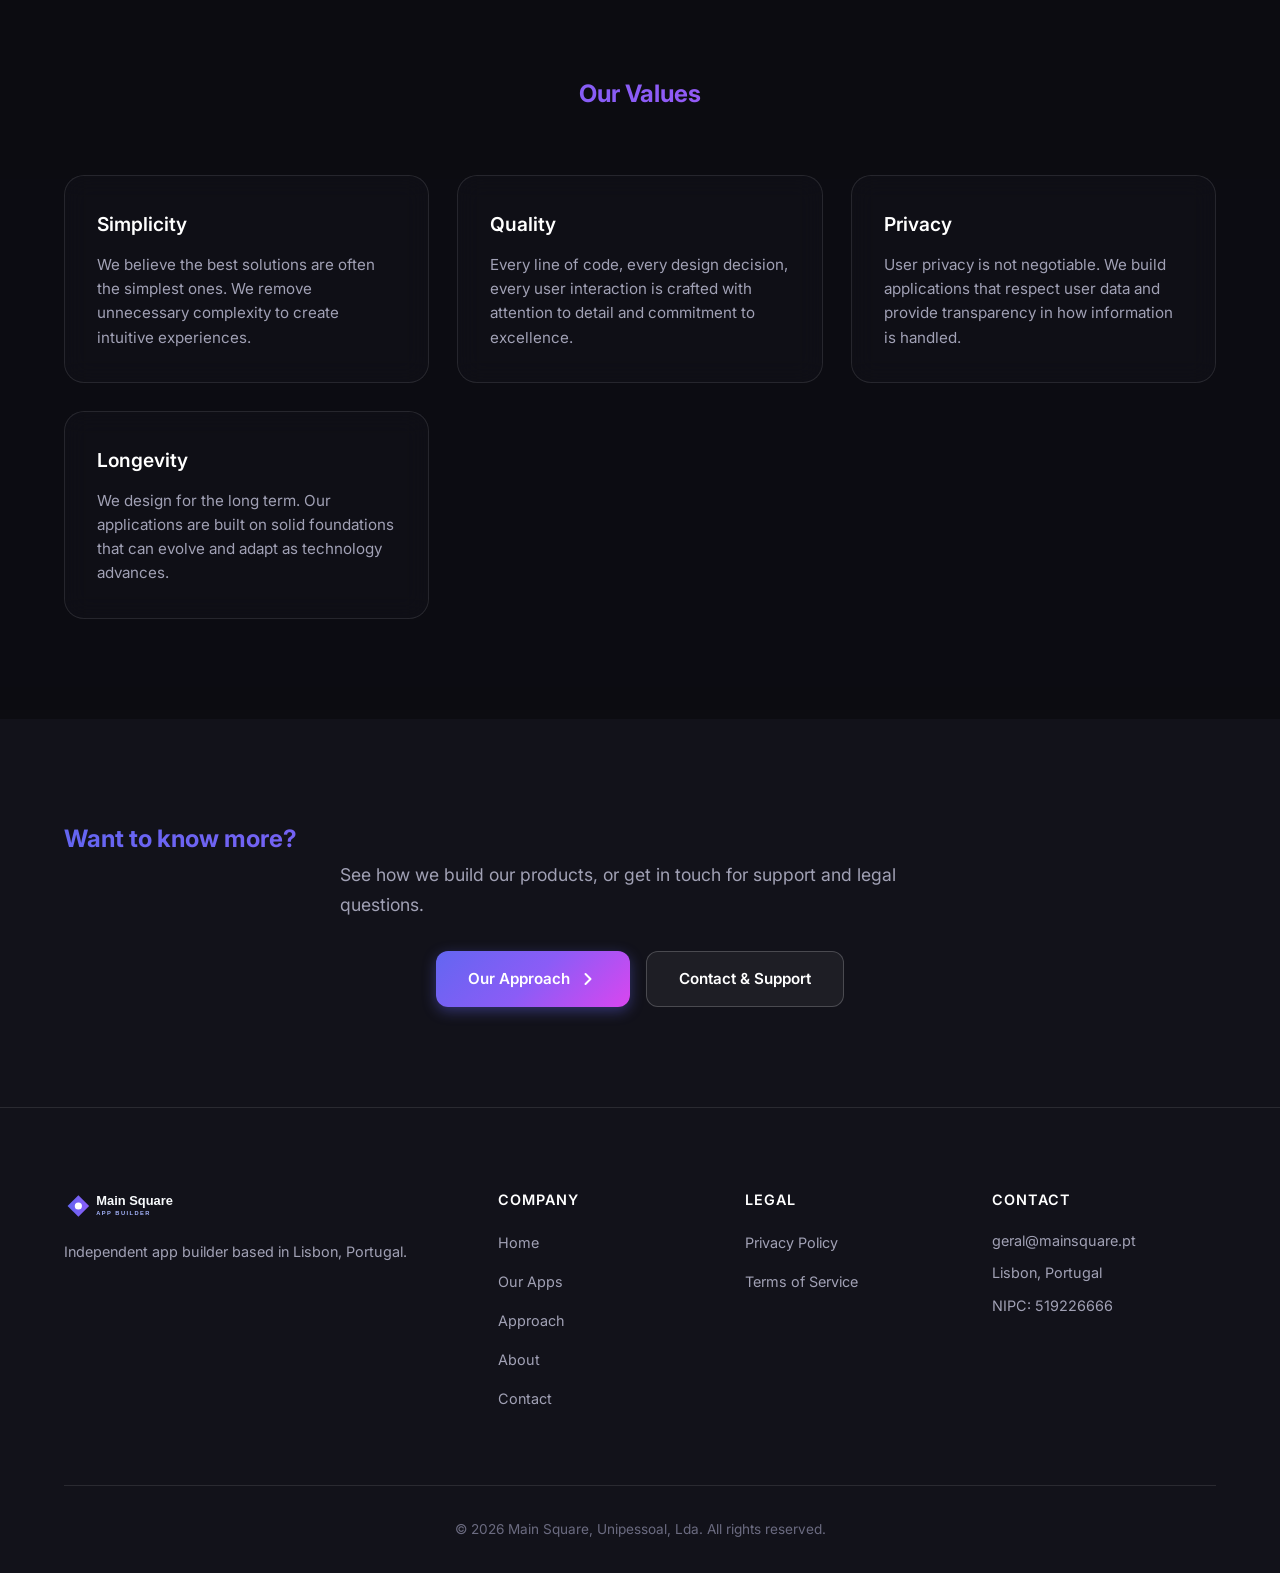
==== commit 4d27febb: "branding: rename App Publisher to App Builder site-wide" ====
--- a/about.html
+++ b/about.html
@@ -42,7 +42,7 @@
             <div class="header-content">
                 <div class="section-tag" data-en="About Us" data-pt="Sobre Nós">About Us</div>
                 <h1 data-en="Building software with<br>purpose and precision" data-pt="Construir software com<br>propósito e precisão">Building software with<br>purpose and precision</h1>
-                <p data-en="Main Square is an independent app publisher based in Lisbon, Portugal. We design, build and maintain our own mobile products." data-pt="A Main Square é uma editora independente de aplicações com sede em Lisboa, Portugal. Desenhamos, construímos e mantemos os nossos próprios produtos móveis.">Main Square is an independent app publisher based in Lisbon, Portugal. We design, build and maintain our own mobile products.</p>
+                <p data-en="Main Square is an independent app builder based in Lisbon, Portugal. We design, build and maintain our own mobile products." data-pt="A Main Square é uma editora independente de aplicações com sede em Lisboa, Portugal. Desenhamos, construímos e mantemos os nossos próprios produtos móveis.">Main Square is an independent app builder based in Lisbon, Portugal. We design, build and maintain our own mobile products.</p>
             </div>
         </div>
     </section>
@@ -130,7 +130,7 @@
             <div class="footer-grid">
                 <div class="footer-brand">
                     <img src="assets/logo.svg" alt="Main Square" class="footer-logo">
-                    <p data-en="Independent app publisher based in Lisbon, Portugal." data-pt="Editora independente de aplicações com sede em Lisboa, Portugal.">Independent app publisher based in Lisbon, Portugal.</p>
+                    <p data-en="Independent app builder based in Lisbon, Portugal." data-pt="Editora independente de aplicações com sede em Lisboa, Portugal.">Independent app builder based in Lisbon, Portugal.</p>
                 </div>
                 <div class="footer-links">
                     <h4 data-en="Company" data-pt="Empresa">Company</h4>
--- a/css/style.css
+++ b/css/style.css
@@ -722,6 +722,7 @@
     border: 1px solid rgba(255, 255, 255, 0.1);
     border-radius: var(--radius-xl);
     align-items: center;
+    position: relative;
 }
 
 .app-showcase.featured {
@@ -794,9 +795,41 @@
 }
 
 .app-platforms {
-    display: flex;
-    gap: 12px;
+    display: grid;
+    grid-template-columns: repeat(auto-fit, minmax(min(220px, 100%), 1fr));
+    gap: 14px;
     margin-bottom: 24px;
+}
+
+.store-download-group {
+    display: flex;
+    flex-direction: column;
+    align-items: center;
+    gap: 10px;
+}
+
+.store-badge {
+    width: 160px;
+    height: 54px;
+    object-fit: contain;
+    object-position: left center;
+    display: block;
+    transition: opacity 0.2s, transform 0.15s;
+}
+
+.store-badge:hover {
+    opacity: 0.85;
+    transform: translateY(-1px);
+}
+
+.store-qr {
+    width: 160px;
+    height: 160px;
+    border-radius: 8px;
+    border: 1px solid rgba(255, 255, 255, 0.1);
+    background: #fff;
+    padding: 4px;
+    display: block;
 }
 
 .platform-pill {
@@ -809,10 +842,21 @@
     border-radius: 20px;
     font-size: 0.9rem;
     font-weight: 500;
+    color: inherit;
+    text-decoration: none;
+    transition: background 0.2s, border-color 0.2s, transform 0.15s;
+}
+
+a.platform-pill:hover {
+    background: rgba(255, 255, 255, 0.1);
+    border-color: rgba(255, 255, 255, 0.25);
+    transform: translateY(-1px);
 }
 
 .app-status {
-    margin-bottom: 28px;
+    position: absolute;
+    top: 60px;
+    right: 60px;
 }
 
 .status-badge {
@@ -833,6 +877,65 @@
     background: rgba(234, 179, 8, 0.1);
     border-color: rgba(234, 179, 8, 0.3);
     color: #fde047;
+}
+
+.status-badge.available {
+    background: rgba(16, 185, 129, 0.12);
+    border-color: rgba(16, 185, 129, 0.35);
+    color: #6ee7b7;
+}
+
+.store-buttons {
+    display: flex;
+    flex-wrap: wrap;
+    gap: 12px;
+    margin-top: 16px;
+}
+
+.store-btn {
+    display: inline-flex;
+    align-items: center;
+    gap: 12px;
+    padding: 10px 20px;
+    border-radius: 12px;
+    border: 1px solid rgba(255, 255, 255, 0.15);
+    background: rgba(255, 255, 255, 0.05);
+    color: #fff;
+    text-decoration: none;
+    font-size: 0.85rem;
+    transition: background 0.2s, border-color 0.2s, transform 0.15s;
+    white-space: nowrap;
+}
+
+.store-btn:hover {
+    background: rgba(255, 255, 255, 0.1);
+    border-color: rgba(255, 255, 255, 0.3);
+    transform: translateY(-1px);
+}
+
+.store-btn-text {
+    display: flex;
+    flex-direction: column;
+    line-height: 1.2;
+}
+
+.store-btn-text span {
+    font-size: 0.72rem;
+    opacity: 0.7;
+    font-weight: 400;
+}
+
+.store-btn-text strong {
+    font-size: 0.95rem;
+    font-weight: 600;
+}
+
+.apple-btn:hover {
+    border-color: rgba(255, 255, 255, 0.4);
+}
+
+.google-btn:hover {
+    border-color: rgba(99, 102, 241, 0.5);
 }
 
 .status-dot {
